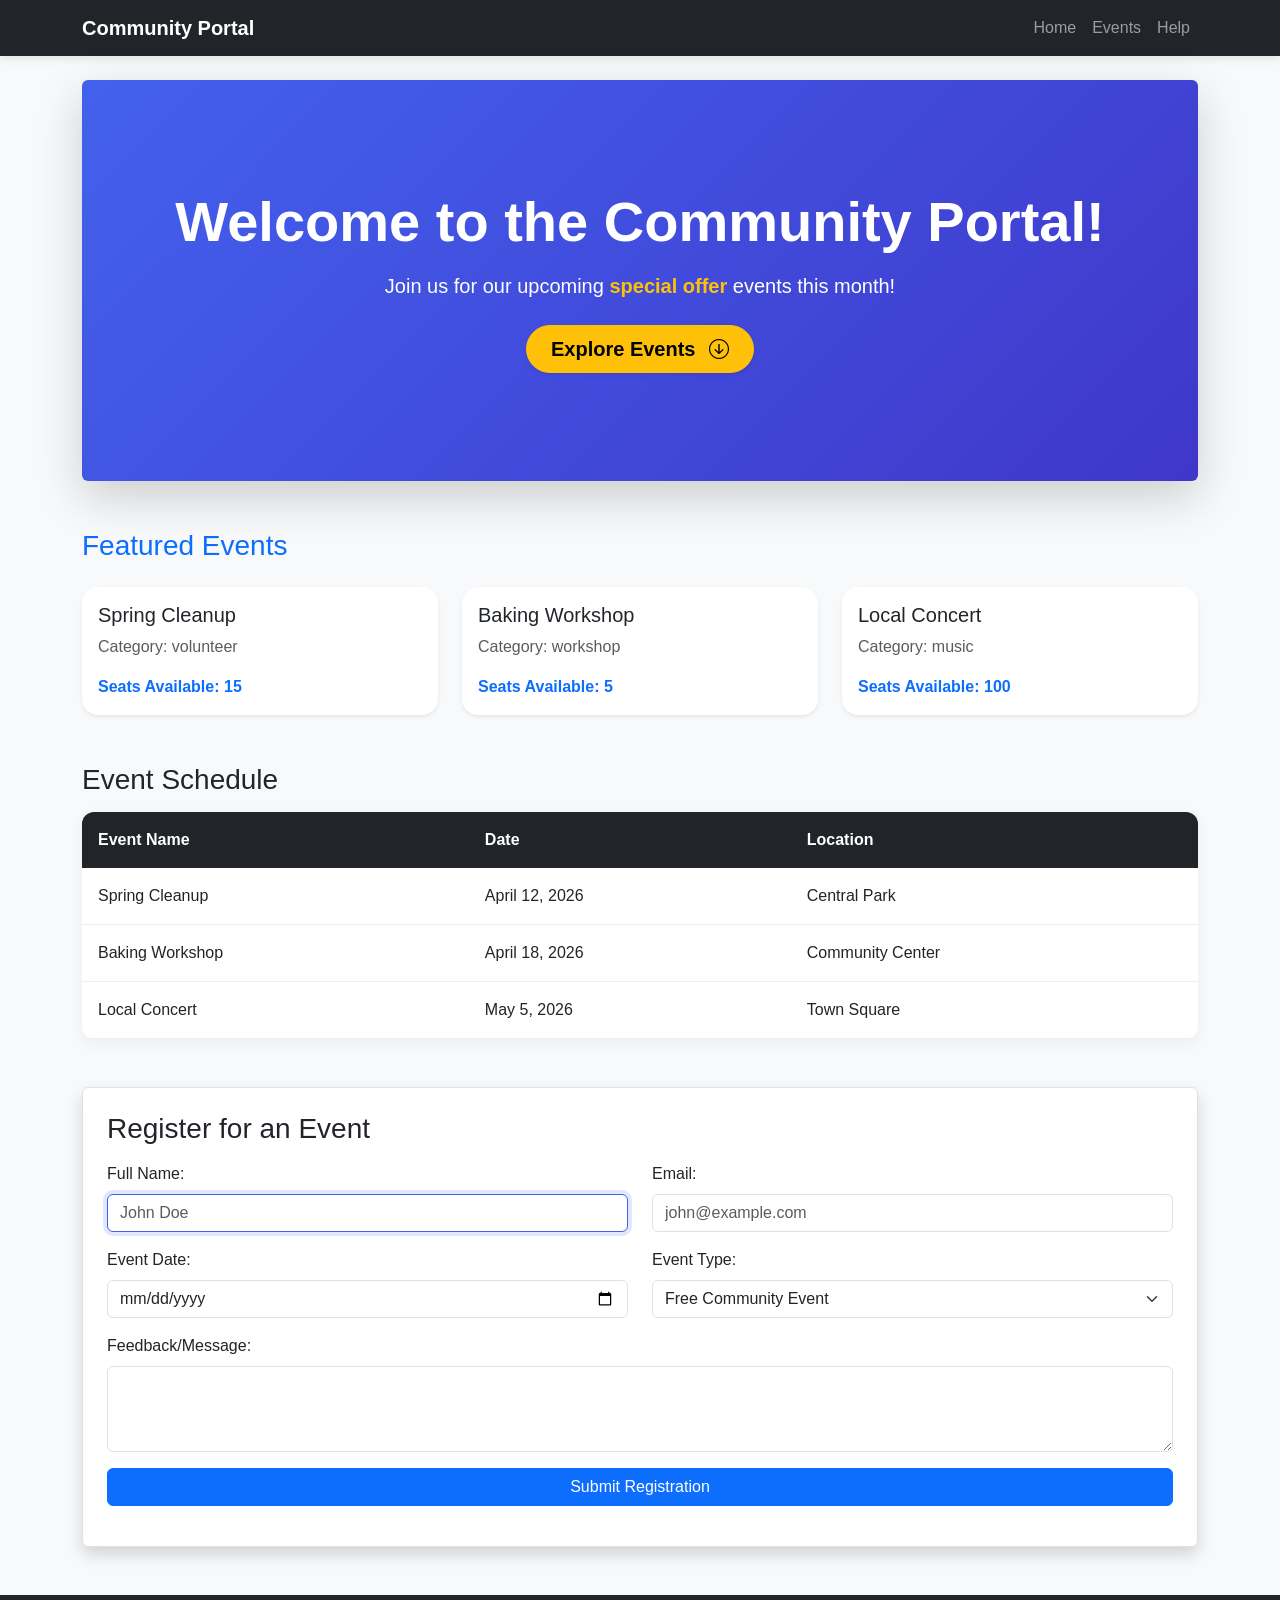
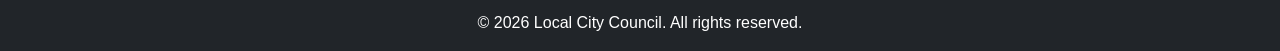
==== Module 1 - HTML CSS JS/index.html @ 83d24494 "m1" ====
<!DOCTYPE html>
<html lang="en">
<head>
    <meta charset="UTF-8">
    <meta name="viewport" content="width=device-width, initial-scale=1.0">
    <title>Local Community Event Portal</title>
    <link href="https://cdn.jsdelivr.net/npm/bootstrap@5.3.0/dist/css/bootstrap.min.css" rel="stylesheet">
    <link rel="stylesheet" href="https://cdn.jsdelivr.net/npm/bootstrap-icons@1.11.1/font/bootstrap-icons.css">
    <link rel="stylesheet" href="styles.css">
    <script src="main.js" defer></script>
</head>
<body class="bg-light">

    <nav class="navbar navbar-expand-lg navbar-dark bg-dark mb-4">
        <div class="container">
            <a class="navbar-brand fw-bold" href="#">Community Portal</a>
            <button class="navbar-toggler" type="button" data-bs-toggle="collapse" data-bs-target="#navbarNav">
                <span class="navbar-toggler-icon"></span>
            </button>
            <div class="collapse navbar-collapse" id="navbarNav">
                <ul class="navbar-nav ms-auto">
                    <li class="nav-item"><a class="nav-link" href="#home">Home</a></li>
                    <li class="nav-item"><a class="nav-link" href="#events">Events</a></li>
                    <li class="nav-item"><a class="nav-link" href="help.html" target="_blank">Help</a></li>
                </ul>
            </div>
        </div>
    </nav>

    <main class="container">
        
        <section id="home" class="mb-5 text-center shadow-lg rounded position-relative overflow-hidden hero-section">
            <div class="py-5 px-4 position-relative z-1 text-white">
                <h2 class="display-4 fw-bolder mb-3">Welcome to the Community Portal!</h2>
                <p class="lead mb-4">Join us for our upcoming <span class="text-warning fw-bold">special offer</span> events this month!</p>
                <a href="#events" class="btn btn-warning btn-lg rounded-pill px-4 shadow-sm fw-bold">
                    Explore Events <i class="bi bi-arrow-down-circle ms-2"></i>
                </a>
            </div>
        </section>

        <section id="events" class="mb-5">
            <h3 class="mb-4 text-primary">Featured Events</h3>
            <div class="row g-4">
                <div class="col-md-4">
                    <div class="card eventCard shadow-sm h-100">
                        <img src="./pictures/springcleanup.jpg" class="card-img-top" alt="Community Cleanup" title="Cleanup 2025" ondblclick="alert('Enlarging image...')">
                        <div class="card-body">
                            <h5 class="card-title">Spring Cleanup</h5>
                            <p class="card-text text-muted">Join us to keep our city beautiful.</p>
                        </div>
                    </div>
                </div>
                <div class="col-md-4">
                    <div class="card eventCard shadow-sm h-100">
                        <img src="event2.jpg" class="card-img-top" alt="Baking Workshop" title="Baking 2025" ondblclick="alert('Enlarging image...')">
                        <div class="card-body">
                            <h5 class="card-title">Baking Workshop</h5>
                            <p class="card-text text-muted">Learn to bake with local pastry chefs.</p>
                        </div>
                    </div>
                </div>
                <div class="col-md-4">
                    <div class="card eventCard shadow-sm h-100">
                        <img src="event3.jpg" class="card-img-top" alt="Local Concert" title="Concert 2025" ondblclick="alert('Enlarging image...')">
                        <div class="card-body">
                            <h5 class="card-title">Local Concert</h5>
                            <p class="card-text text-muted">Live music from hometown bands.</p>
                        </div>
                    </div>
                </div>
            </div>
        </section>

        <section id="schedule" class="mb-5">
            <h3 class="mb-3">Event Schedule</h3>
            <table class="event-table w-100">
                <thead>
                    <tr>
                        <th>Event Name</th>
                        <th>Date</th>
                        <th>Location</th>
                    </tr>
                </thead>
                <tbody>
                    <tr><td>Spring Cleanup</td><td>April 12, 2026</td><td>Central Park</td></tr>
                    <tr><td>Baking Workshop</td><td>April 18, 2026</td><td>Community Center</td></tr>
                    <tr><td>Local Concert</td><td>May 5, 2026</td><td>Town Square</td></tr>
                </tbody>
            </table>
        </section>

        <section id="register" class="mb-5 p-4 bg-white shadow rounded border">
            <h3 class="mb-3">Register for an Event</h3>
            <form id="registrationForm" onsubmit="document.getElementById('confirmation').value = 'Registration Submitted!'; return false;">
                <div class="row">
                    <div class="col-md-6 mb-3">
                        <label for="name" class="form-label">Full Name:</label>
                        <input type="text" class="form-control" id="name" name="name" placeholder="John Doe" required autofocus>
                    </div>
                    <div class="col-md-6 mb-3">
                        <label for="email" class="form-label">Email:</label>
                        <input type="email" class="form-control" id="email" name="email" placeholder="john@example.com" required>
                    </div>
                </div>

                <div class="row">
                    <div class="col-md-6 mb-3">
                        <label for="date" class="form-label">Event Date:</label>
                        <input type="date" class="form-control" id="date" name="date" required>
                    </div>
                    <div class="col-md-6 mb-3">
                        <label for="eventType" class="form-label">Event Type:</label>
                        <select class="form-select" id="eventType" name="eventType">
                            <option value="free">Free Community Event</option>
                            <option value="paid">Paid Workshop ($10)</option>
                            <option value="vip">VIP Access ($25)</option>
                        </select>
                    </div>
                </div>

                <div class="mb-3">
                    <label for="message" class="form-label">Feedback/Message:</label>
                    <textarea class="form-control" id="message" name="message" rows="3"></textarea>
                </div>

                <button type="submit" class="btn btn-primary w-100">Submit Registration</button>
                <output id="confirmation" class="d-block mt-3 text-success fw-bold text-center"></output>
            </form>
        </section>

    </main>

    <footer class="bg-dark text-white text-center py-3 mt-auto">
        <p class="mb-0">&copy; 2026 Local City Council. All rights reserved.</p>
    </footer>

    <script src="https://cdn.jsdelivr.net/npm/bootstrap@5.3.0/dist/js/bootstrap.bundle.min.js"></script>
</body>
</html>
---- Module 1 - HTML CSS JS/styles.css ----
:root {
    --primary: #4361ee;
    --secondary: #3f37c9;
    --dark: #212529;
    --light-bg: #f8f9fa;
}

* {
    margin: 0;
    padding: 0;
    box-sizing: border-box;
}

@import url('https://fonts.googleapis.com/css2?family=Poppins:wght@300;400;600;800&display=swap');

body {
    font-family: 'Poppins', sans-serif;
    background-color: var(--light-bg);
    color: var(--dark);
}


.hero-section {
    background: linear-gradient(135deg, var(--primary), var(--secondary));
    padding: 60px 20px;
    margin-top: 20px;
}


.card-img-top {
    height: 220px;
    object-fit: cover; 
    border-bottom: 1px solid rgba(0,0,0,0.05);
}

.eventCard {
    border: none;
    border-radius: 16px; 
    overflow: hidden;
    transition: transform 0.3s ease, box-shadow 0.3s ease;
    background: white;
    
    box-shadow: 0 4px 15px rgba(0,0,0,0.05); 
    
    animation: fadeInUp 0.6s ease-out forwards; 
}

.eventCard:hover {
    transform: translateY(-8px);
    box-shadow: 0 15px 30px rgba(0,0,0,0.12); 
}


@keyframes fadeInUp {
    from {
        opacity: 0;
        transform: translateY(20px);
    }
    to {
        opacity: 1;
        transform: translateY(0);
    }
}


.event-table {
    border-collapse: collapse;
    background-color: white;
    border-radius: 12px;
    overflow: hidden;
    box-shadow: 0 4px 15px rgba(0,0,0,0.05);
}

.event-table th {
    background-color: var(--dark);
    color: white;
    padding: 16px;
    font-weight: 600;
}

.event-table td {
    padding: 16px;
    border-bottom: 1px solid #eee;
}

.event-table tr:hover {
    background-color: #f1f3f5;
}

input:focus, select:focus, textarea:focus {
    outline: none !important;
    border-color: var(--primary) !important;
    box-shadow: 0 0 0 4px rgba(67, 97, 238, 0.15) !important;
}


.navbar {
    box-shadow: 0 2px 10px rgba(0,0,0,0.1);
}
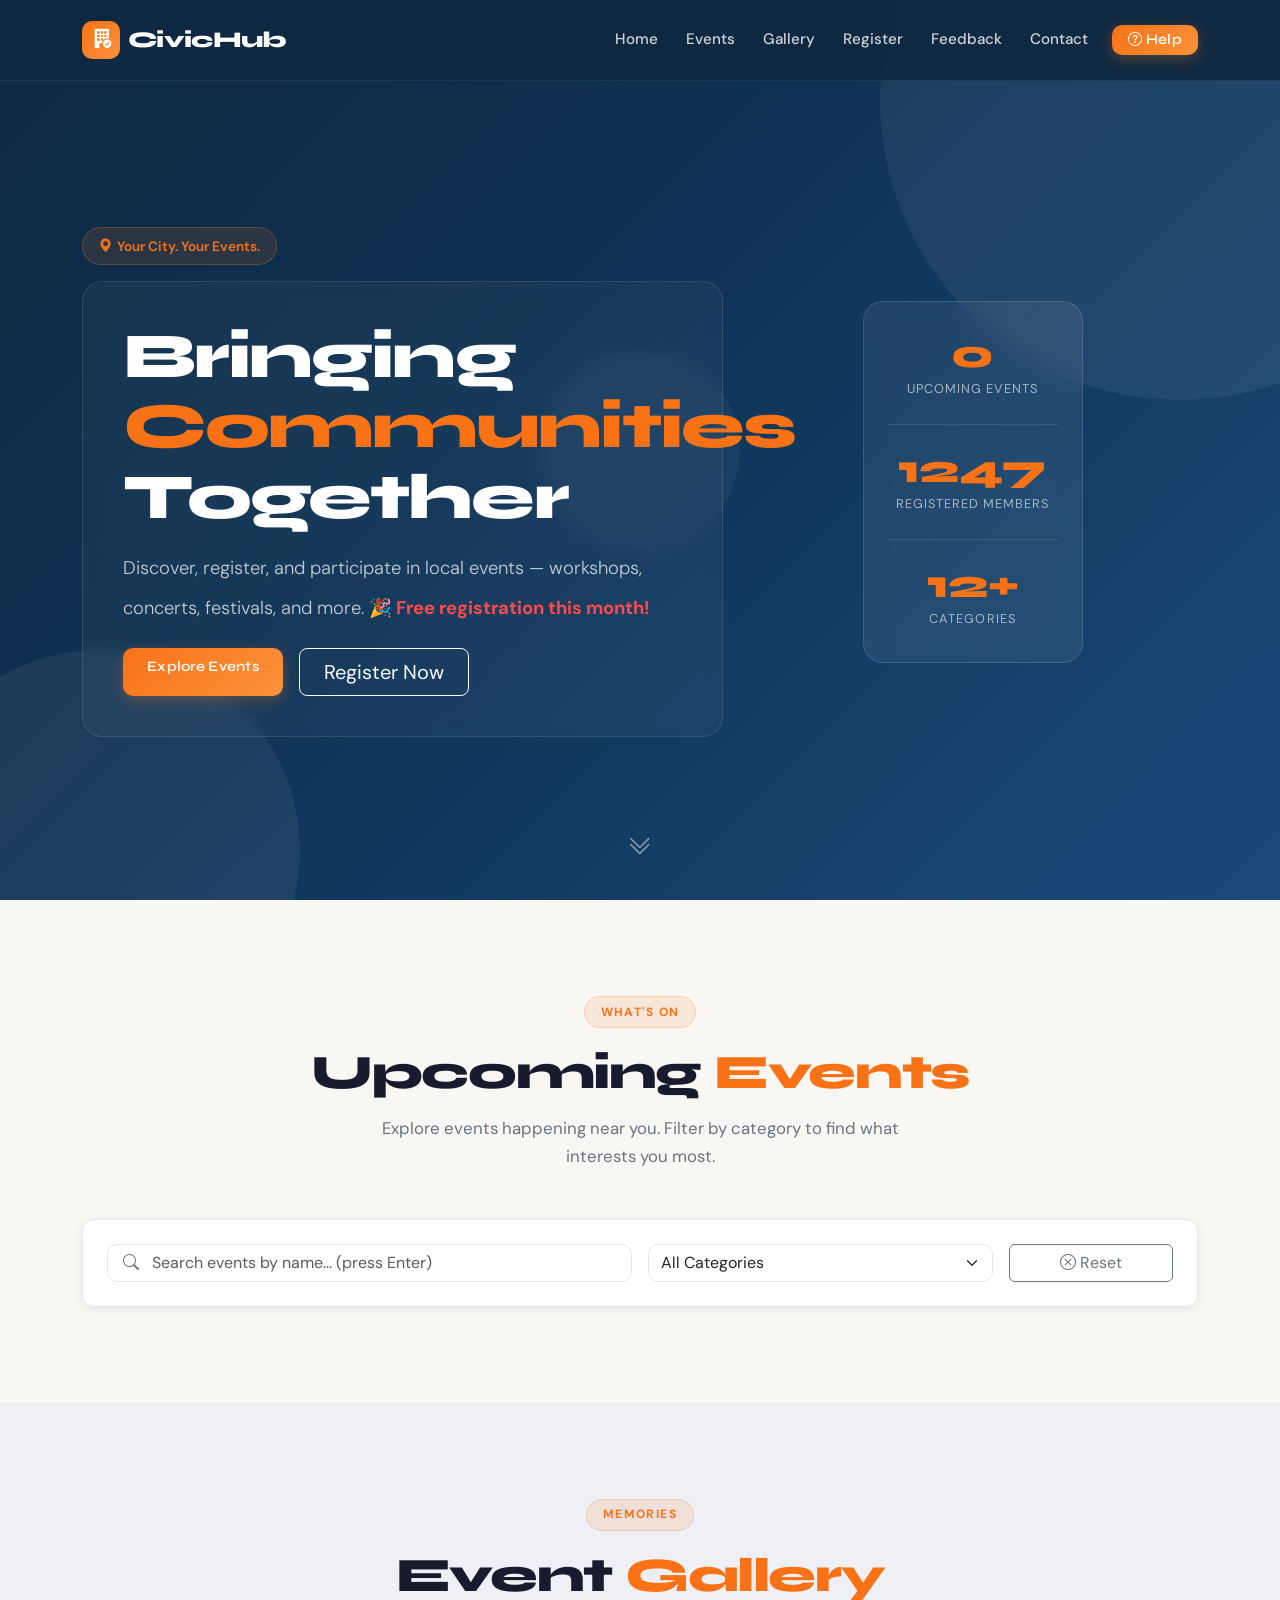
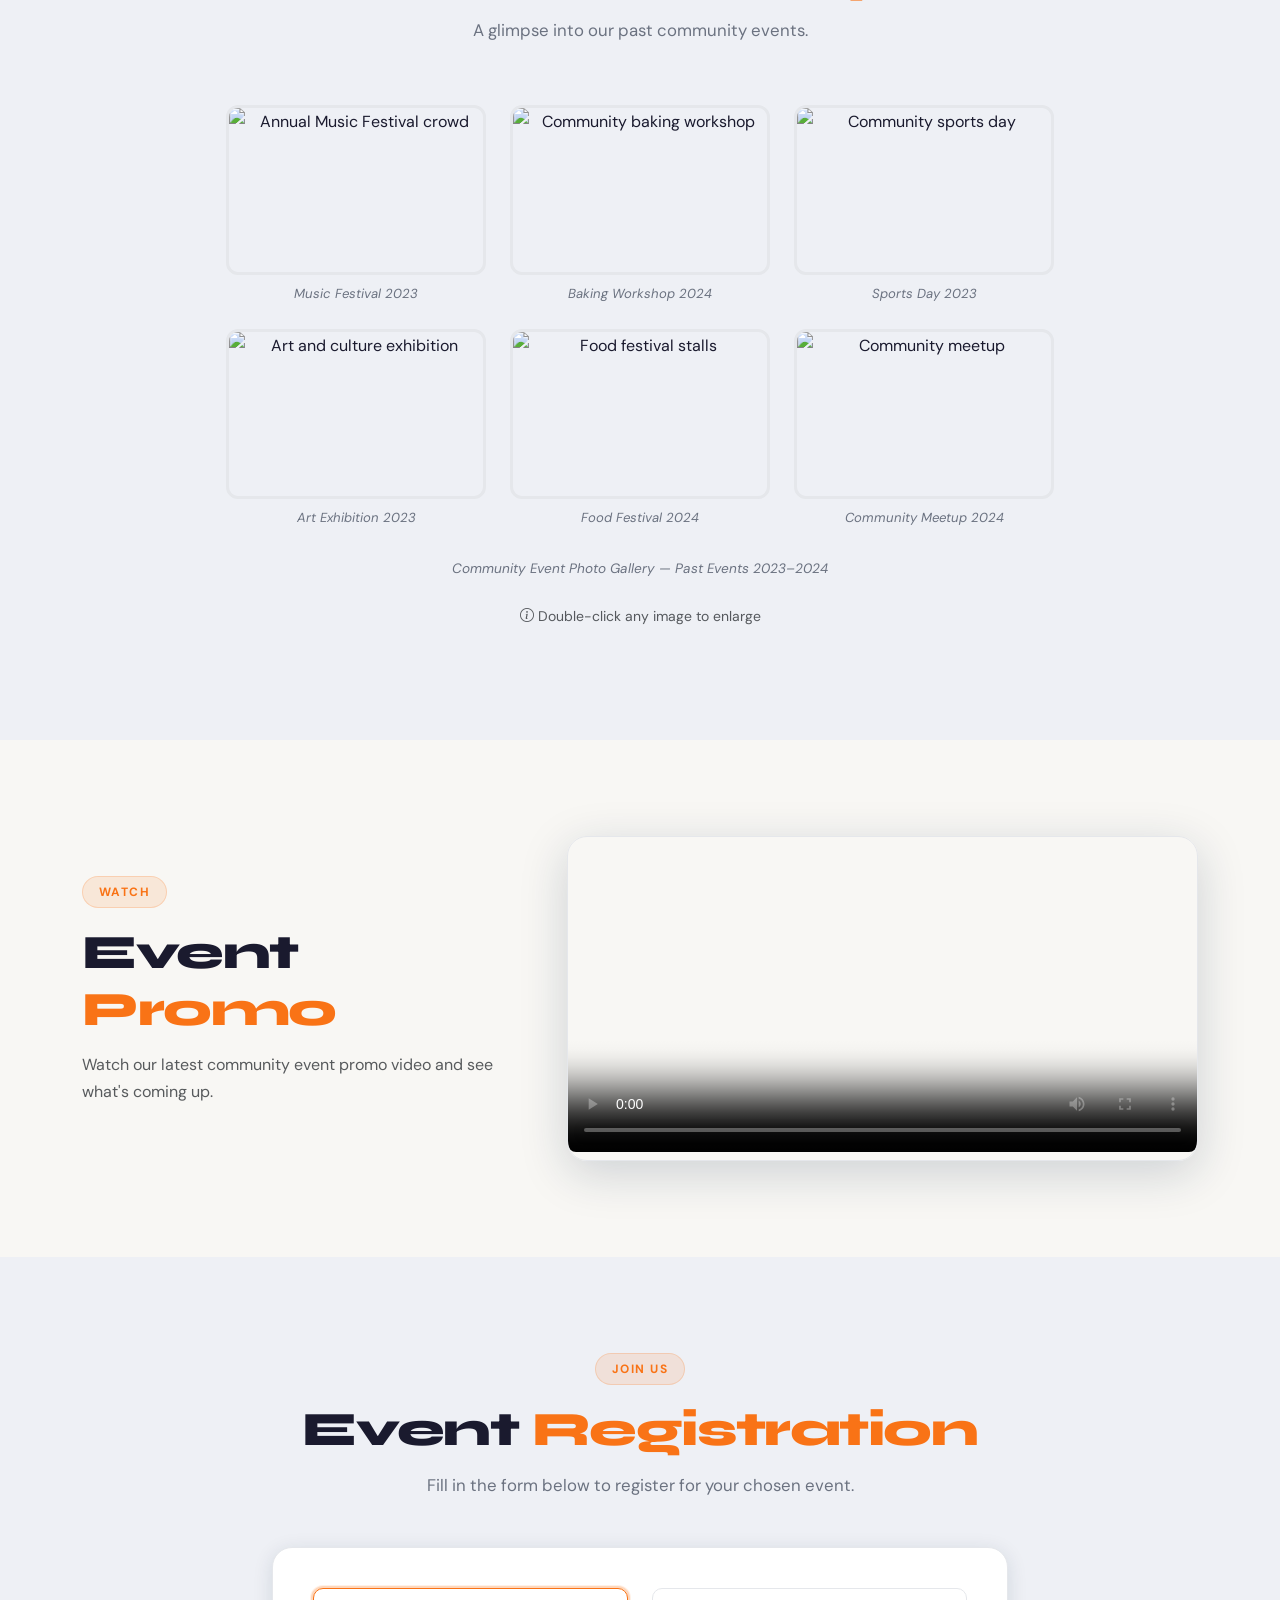
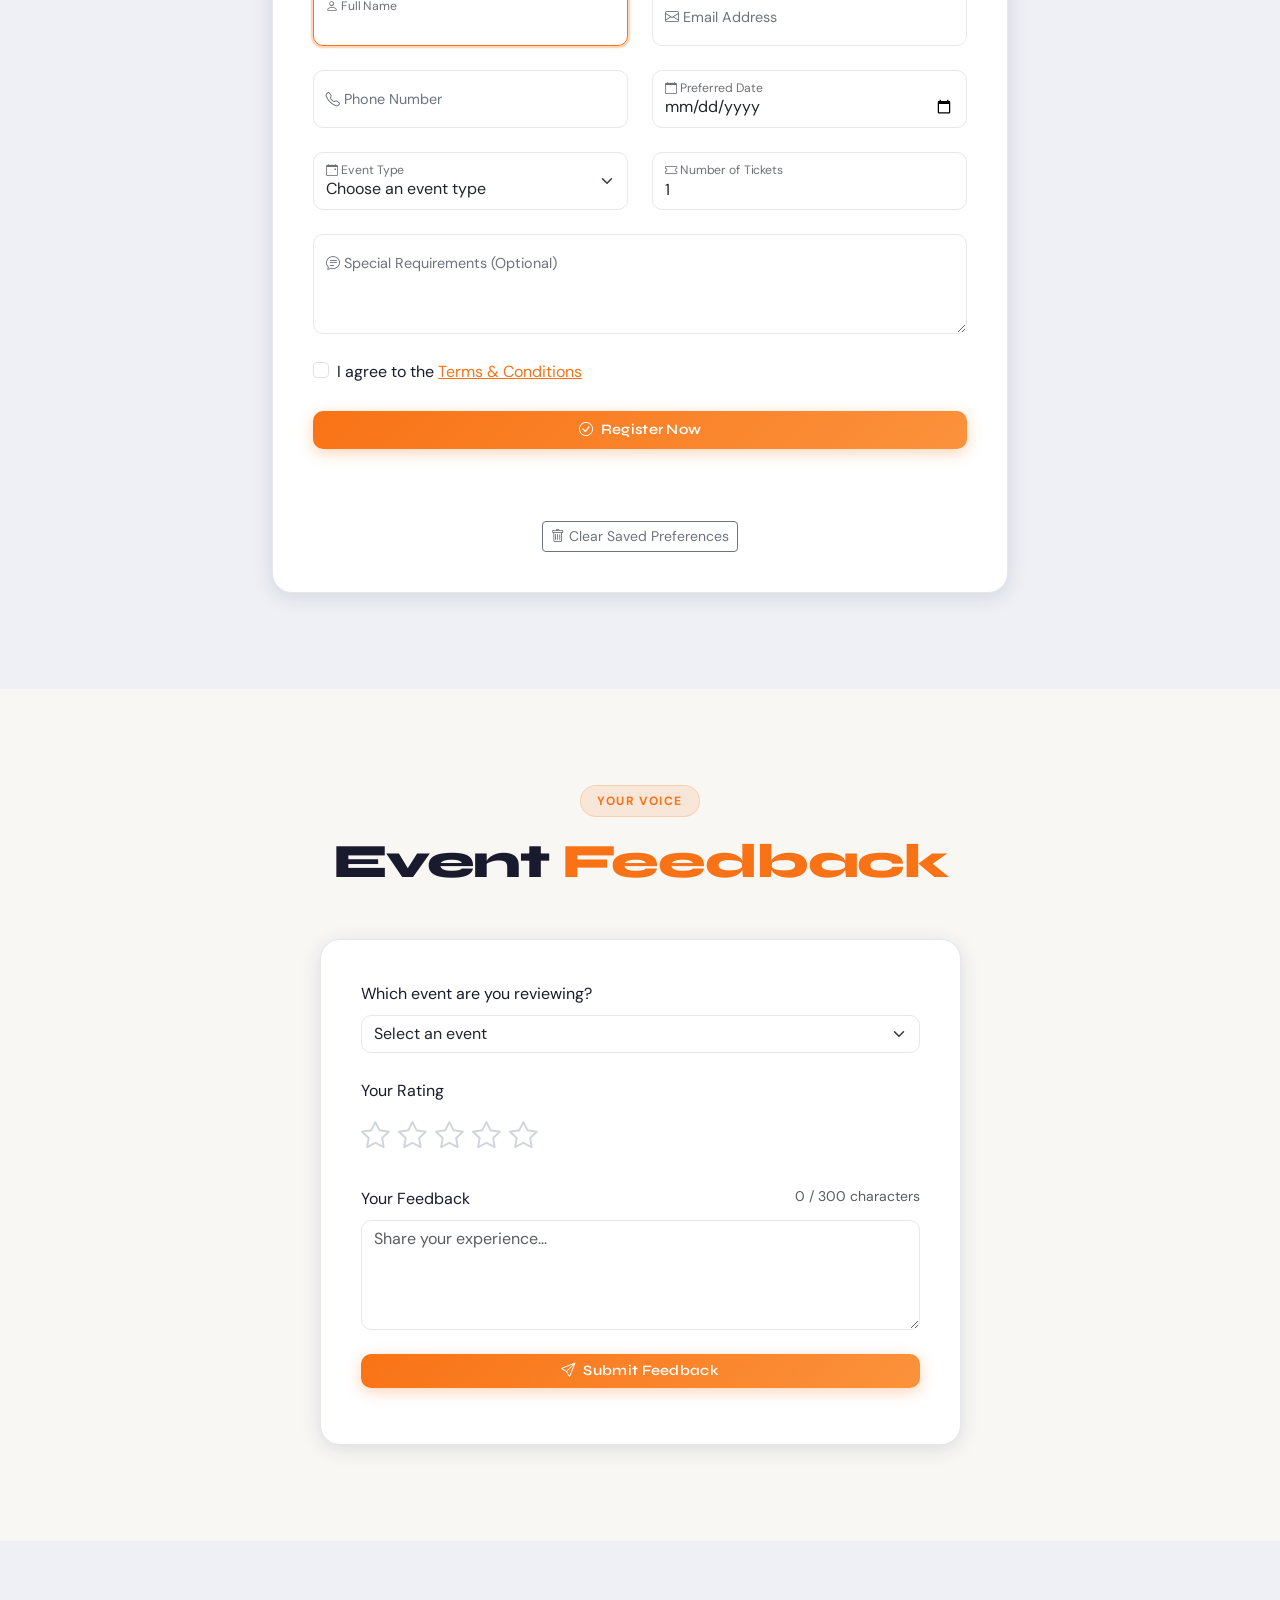
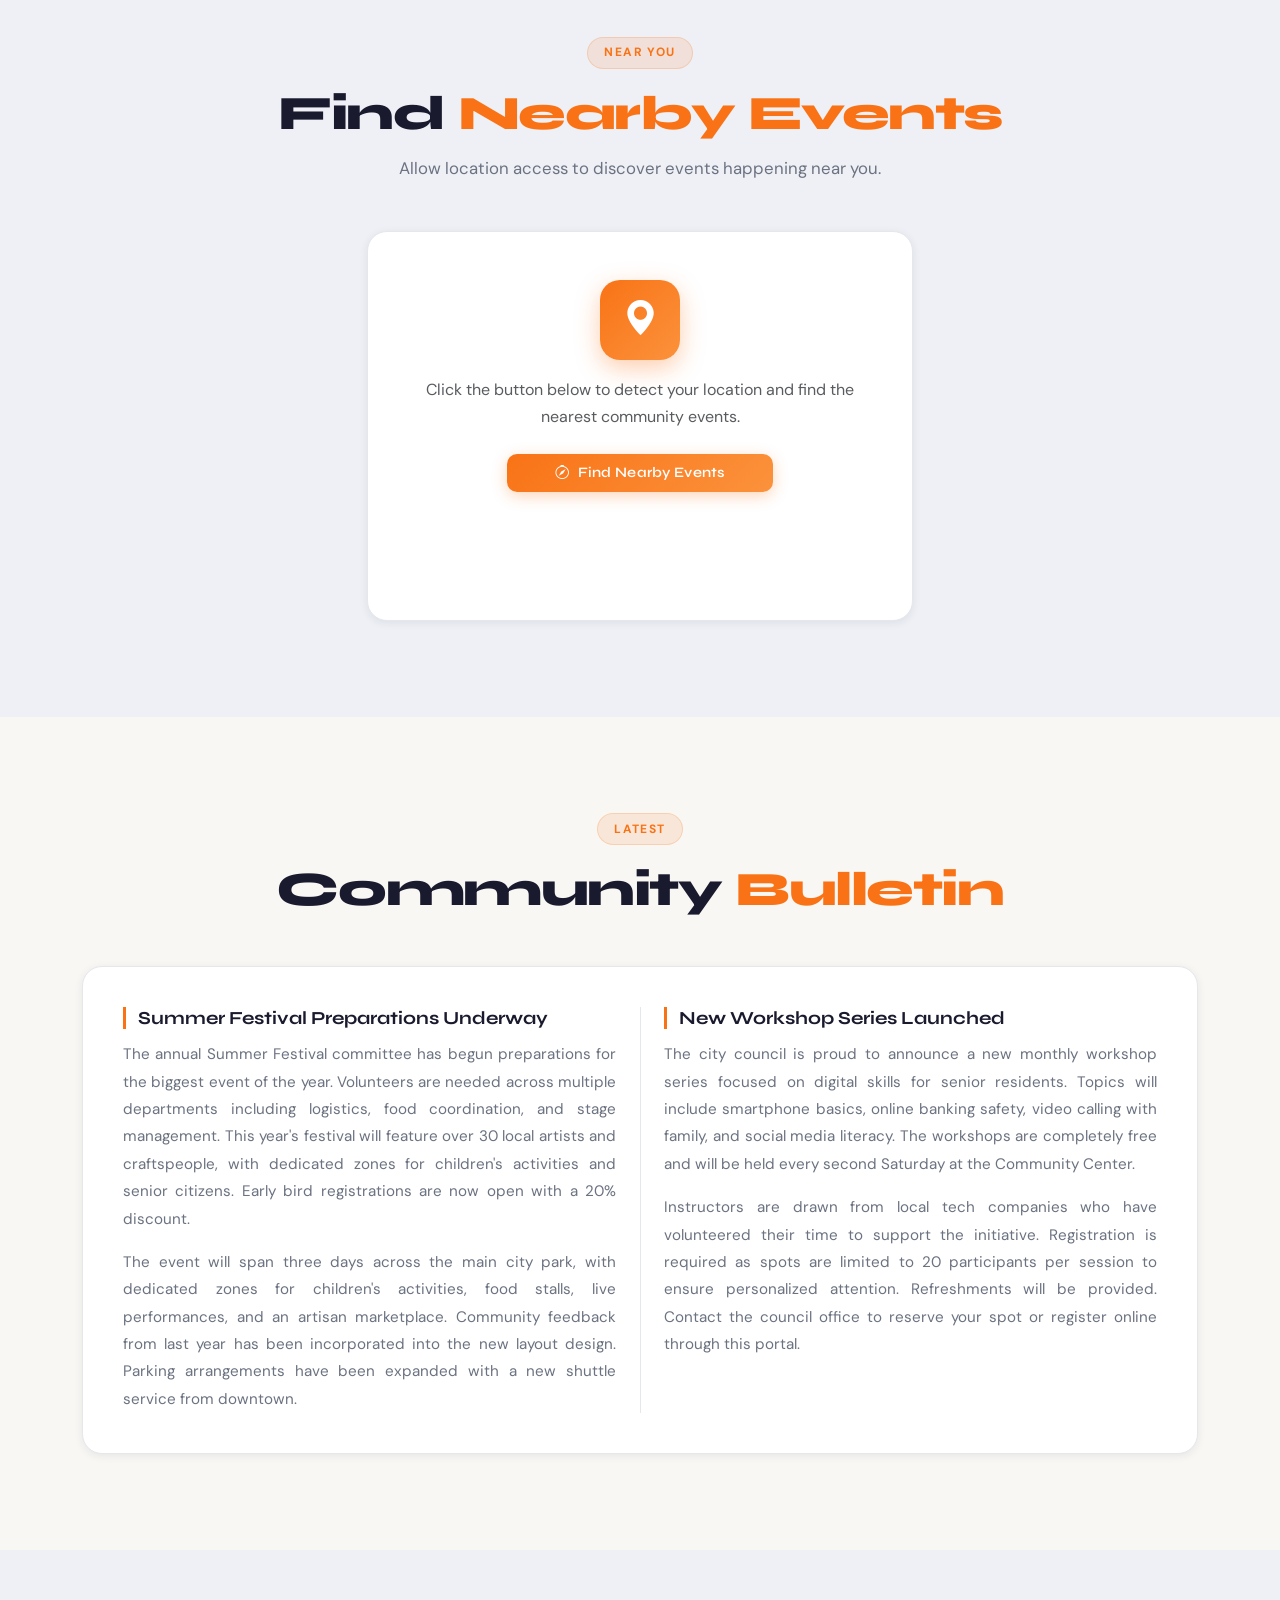
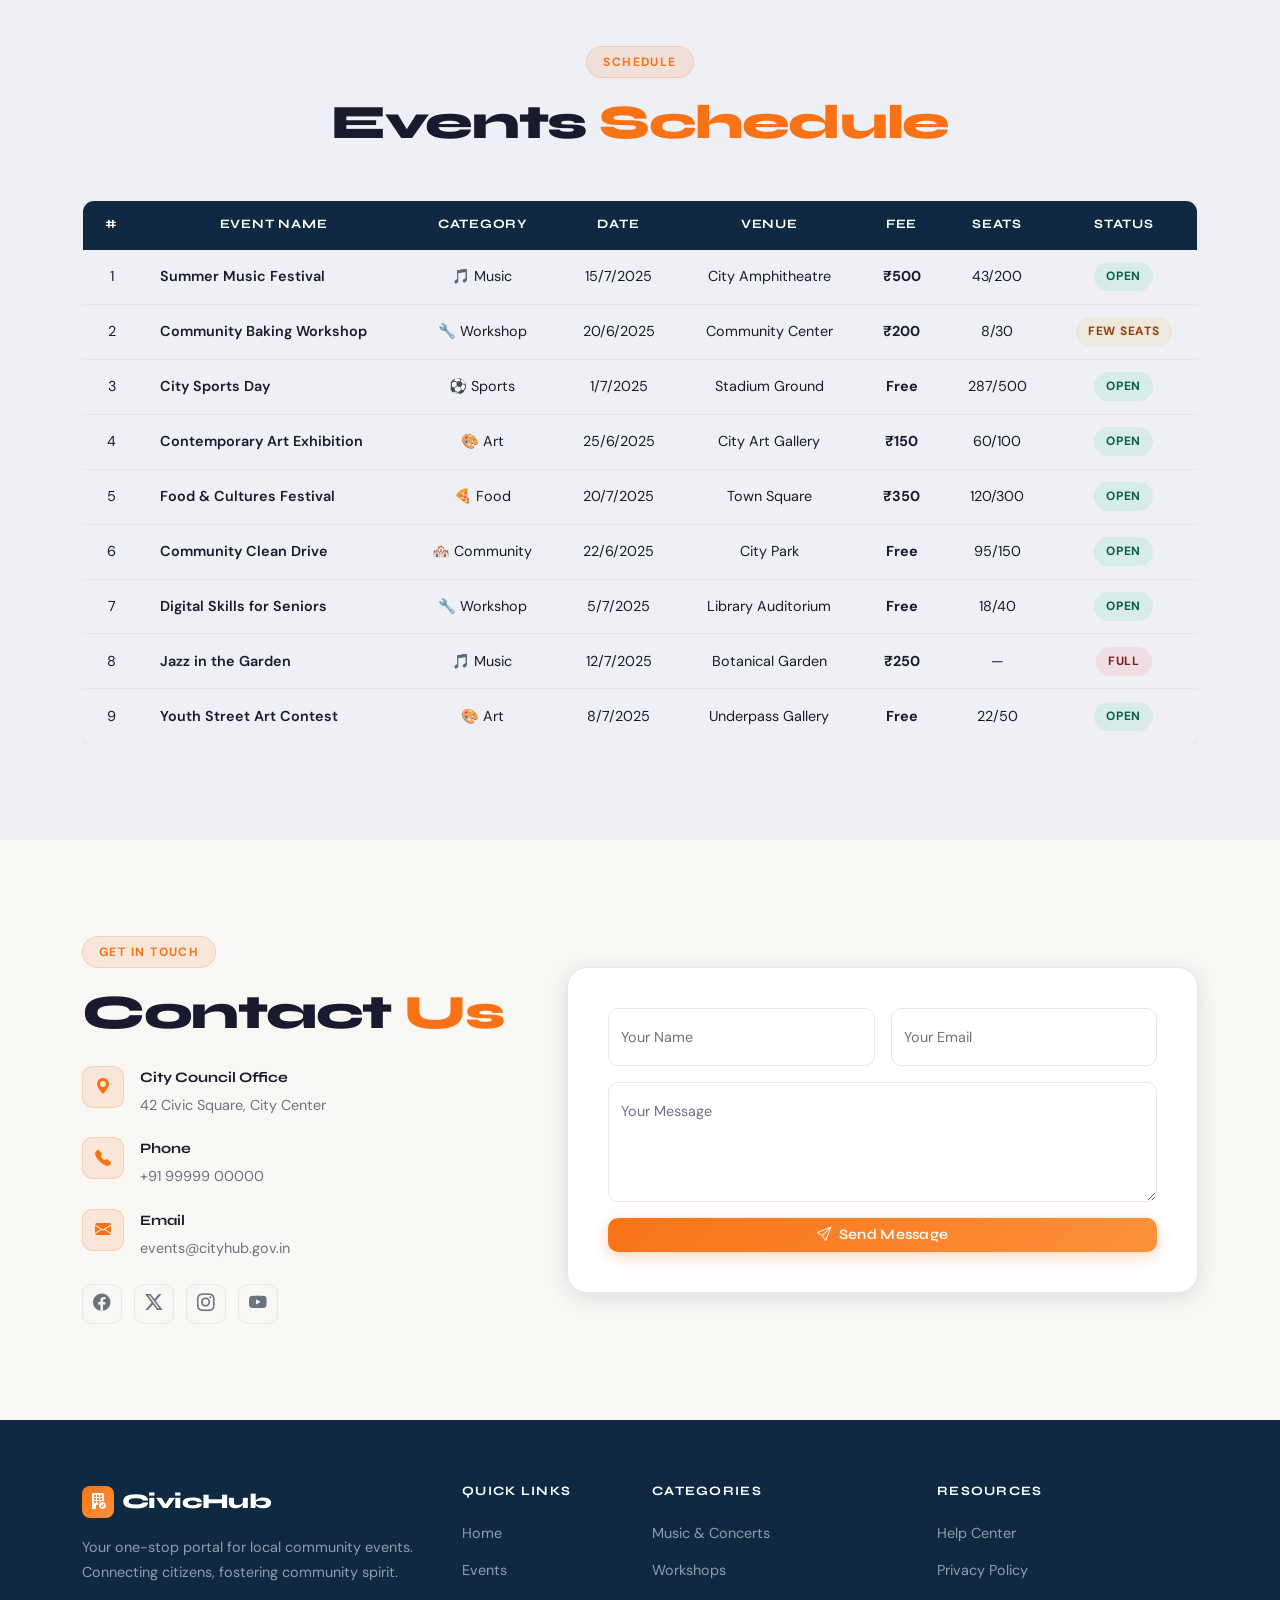
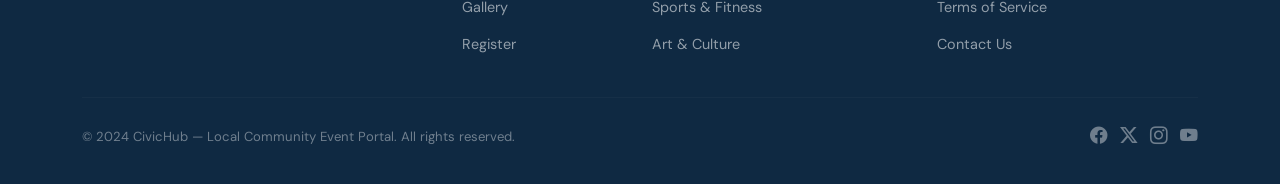
==== commit ecf9cc36: "m3" ====
--- a/Module 1 - HTML CSS JS/index.html
+++ b/Module 1 - HTML CSS JS/index.html
@@ -1,140 +1,723 @@
 <!DOCTYPE html>
+<!-- HTML5 Base Template with semantic structure -->
 <html lang="en">
 <head>
+    <!-- Meta and Bootstrap -->
     <meta charset="UTF-8">
     <meta name="viewport" content="width=device-width, initial-scale=1.0">
-    <title>Local Community Event Portal</title>
+    <meta name="description" content="Local Community Event Portal - Register, explore and enjoy community events">
+    <title>CivicHub — Community Event Portal</title>
+
+    <!-- External Google Font (CSS Topic 5) -->
+    <link href="https://fonts.googleapis.com/css2?family=Syne:wght@400;600;700;800&family=DM+Sans:ital,wght@0,300;0,400;0,500;1,300&display=swap" rel="stylesheet">
+
+    <!-- Bootstrap 5 CDN (Bootstrap Topic 1) -->
     <link href="https://cdn.jsdelivr.net/npm/bootstrap@5.3.0/dist/css/bootstrap.min.css" rel="stylesheet">
-    <link rel="stylesheet" href="https://cdn.jsdelivr.net/npm/bootstrap-icons@1.11.1/font/bootstrap-icons.css">
+
+    <!-- Bootstrap Icons (Bootstrap Topic 17) -->
+    <link href="https://cdn.jsdelivr.net/npm/bootstrap-icons@1.11.0/font/bootstrap-icons.css" rel="stylesheet">
+
+    <!-- External Stylesheet (CSS Topic 1) -->
     <link rel="stylesheet" href="styles.css">
-    <script src="main.js" defer></script>
+
+    <!-- jQuery (JS Topic 14) -->
+    <script src="https://code.jquery.com/jquery-3.7.0.min.js"></script>
 </head>
-<body class="bg-light">
-
-    <nav class="navbar navbar-expand-lg navbar-dark bg-dark mb-4">
+<body>
+    <!-- ==================== Navigation ==================== -->
+    <!-- Responsive Navbar (Bootstrap Topic 10) -->
+    <nav class="navbar navbar-expand-lg fixed-top" id="mainNav">
         <div class="container">
-            <a class="navbar-brand fw-bold" href="#">Community Portal</a>
+            <a class="navbar-brand d-flex align-items-center gap-2" href="#home">
+                <span class="brand-icon"><i class="bi bi-building-fill-check"></i></span>
+                <span class="brand-name">CivicHub</span>
+            </a>
             <button class="navbar-toggler" type="button" data-bs-toggle="collapse" data-bs-target="#navbarNav">
-                <span class="navbar-toggler-icon"></span>
+                <i class="bi bi-list fs-4"></i>
             </button>
             <div class="collapse navbar-collapse" id="navbarNav">
-                <ul class="navbar-nav ms-auto">
+                <ul class="navbar-nav ms-auto align-items-lg-center gap-lg-1">
                     <li class="nav-item"><a class="nav-link" href="#home">Home</a></li>
                     <li class="nav-item"><a class="nav-link" href="#events">Events</a></li>
-                    <li class="nav-item"><a class="nav-link" href="help.html" target="_blank">Help</a></li>
+                    <li class="nav-item"><a class="nav-link" href="#gallery">Gallery</a></li>
+                    <li class="nav-item"><a class="nav-link" href="#register">Register</a></li>
+                    <li class="nav-item"><a class="nav-link" href="#feedback">Feedback</a></li>
+                    <li class="nav-item"><a class="nav-link" href="#contact">Contact</a></li>
+                    <li class="nav-item ms-lg-2">
+                        <a class="btn btn-accent btn-sm px-3" href="help.html" target="_blank">
+                            <i class="bi bi-question-circle me-1"></i>Help
+                        </a>
+                    </li>
                 </ul>
             </div>
         </div>
     </nav>
 
-    <main class="container">
-        
-        <section id="home" class="mb-5 text-center shadow-lg rounded position-relative overflow-hidden hero-section">
-            <div class="py-5 px-4 position-relative z-1 text-white">
-                <h2 class="display-4 fw-bolder mb-3">Welcome to the Community Portal!</h2>
-                <p class="lead mb-4">Join us for our upcoming <span class="text-warning fw-bold">special offer</span> events this month!</p>
-                <a href="#events" class="btn btn-warning btn-lg rounded-pill px-4 shadow-sm fw-bold">
-                    Explore Events <i class="bi bi-arrow-down-circle ms-2"></i>
-                </a>
-            </div>
-        </section>
-
-        <section id="events" class="mb-5">
-            <h3 class="mb-4 text-primary">Featured Events</h3>
+    <!-- ==================== Main Content ==================== -->
+    <main>
+        <!-- Hero / Home Section -->
+        <section id="home" class="hero-section">
+            <div class="hero-bg-shapes">
+                <div class="shape shape-1"></div>
+                <div class="shape shape-2"></div>
+                <div class="shape shape-3"></div>
+            </div>
+            <div class="container h-100">
+                <div class="row h-100 align-items-center">
+                    <div class="col-lg-7">
+                        <span class="badge-pill mb-3">
+                            <i class="bi bi-geo-alt-fill me-1"></i> Your City. Your Events.
+                        </span>
+                        <!-- Welcome Banner (HTML Topic 3 — inline style for red heading) -->
+                        <!-- id="welcomeBanner" with blue background via CSS -->
+                        <div id="welcomeBanner">
+                            <h1 class="hero-title">Bringing <span class="text-accent">Communities</span> Together</h1>
+                            <p class="hero-subtitle">
+                                Discover, register, and participate in local events — workshops, concerts, festivals, and more. 
+                                <span class="special-offer" style="color: #ff4a4a; font-weight: 700;">🎉 Free registration this month!</span>
+                            </p>
+                            <div class="d-flex gap-3 flex-wrap mt-4">
+                                <a href="#events" class="btn btn-accent btn-lg px-4">Explore Events</a>
+                                <a href="#register" class="btn btn-outline-light btn-lg px-4">Register Now</a>
+                            </div>
+                        </div>
+                    </div>
+                    <div class="col-lg-5 d-none d-lg-flex justify-content-center">
+                        <div class="hero-stats-card">
+                            <div class="stat-item">
+                                <span class="stat-number" id="eventCount">0</span>
+                                <span class="stat-label">Upcoming Events</span>
+                            </div>
+                            <div class="stat-divider"></div>
+                            <div class="stat-item">
+                                <span class="stat-number" id="memberCount">0</span>
+                                <span class="stat-label">Registered Members</span>
+                            </div>
+                            <div class="stat-divider"></div>
+                            <div class="stat-item">
+                                <span class="stat-number">12+</span>
+                                <span class="stat-label">Categories</span>
+                            </div>
+                        </div>
+                    </div>
+                </div>
+            </div>
+            <!-- Scroll indicator -->
+            <a href="#events" class="scroll-indicator">
+                <i class="bi bi-chevron-double-down"></i>
+            </a>
+        </section>
+
+        <!-- ==================== Events Section ==================== -->
+        <section id="events" class="section-padding">
+            <div class="container">
+                <!-- Section Header -->
+                <div class="section-header text-center mb-5">
+                    <span class="section-label">What's On</span>
+                    <h2 class="section-title">Upcoming <span class="text-accent">Events</span></h2>
+                    <p class="section-desc">Explore events happening near you. Filter by category to find what interests you most.</p>
+                </div>
+
+                <!-- Filter Bar -->
+                <div class="filter-bar mb-4">
+                    <div class="row g-3 align-items-center">
+                        <div class="col-md-6">
+                            <!-- Keydown search (JS Topic 8) -->
+                            <div class="search-input-wrap">
+                                <i class="bi bi-search"></i>
+                                <input type="text" id="searchInput" class="form-control" placeholder="Search events by name... (press Enter)" 
+                                       onkeydown="handleSearchKeydown(event)">
+                            </div>
+                        </div>
+                        <div class="col-md-4">
+                            <!-- onchange filter (JS Topic 8) -->
+                            <select id="categoryFilter" class="form-select" onchange="filterEventsByCategory(this.value)">
+                                <option value="all">All Categories</option>
+                                <option value="music">🎵 Music</option>
+                                <option value="workshop">🔧 Workshop</option>
+                                <option value="sports">⚽ Sports</option>
+                                <option value="art">🎨 Art & Culture</option>
+                                <option value="food">🍕 Food & Drink</option>
+                                <option value="community">🏘️ Community</option>
+                            </select>
+                        </div>
+                        <div class="col-md-2">
+                            <button class="btn btn-outline-secondary w-100" onclick="resetFilters()">
+                                <i class="bi bi-x-circle me-1"></i>Reset
+                            </button>
+                        </div>
+                    </div>
+                </div>
+
+                <!-- Events Grid — dynamically populated by JS (JS Topic 7) -->
+                <div class="row g-4" id="eventsGrid">
+                    <!-- Cards generated by JavaScript -->
+                </div>
+
+                <!-- Empty State -->
+                <div id="emptyState" class="text-center py-5 d-none">
+                    <i class="bi bi-calendar-x fs-1 text-muted"></i>
+                    <p class="mt-3 text-muted">No events found. Try a different search or category.</p>
+                </div>
+
+                <!-- Event fee display area (onchange JS Topic 6) -->
+                <div id="feeDisplay" class="fee-banner mt-4 d-none">
+                    <i class="bi bi-tag-fill me-2"></i>
+                    Selected Event Fee: <strong id="feeAmount"></strong>
+                </div>
+            </div>
+        </section>
+
+        <!-- ==================== Image Gallery Section ==================== -->
+        <!-- HTML Topic 4: Table layout with images -->
+        <section id="gallery" class="section-padding bg-subtle">
+            <div class="container">
+                <div class="section-header text-center mb-5">
+                    <span class="section-label">Memories</span>
+                    <h2 class="section-title">Event <span class="text-accent">Gallery</span></h2>
+                    <p class="section-desc">A glimpse into our past community events.</p>
+                </div>
+
+                <!-- Table-based gallery (HTML Topic 4) -->
+                <div class="table-responsive">
+                    <table class="gallery-table mx-auto">
+                        <caption>Community Event Photo Gallery — Past Events 2023–2024</caption>
+                        <tr>
+                            <td>
+                                <!-- ondblclick to enlarge (JS Topic 6) -->
+                                <figure>
+                                    <img src="https://images.unsplash.com/photo-1540575467063-178a50c2df87?w=280&h=180&fit=crop" 
+                                         alt="Annual Music Festival crowd" title="Annual Music Festival 2023" 
+                                         class="gallery-img" ondblclick="enlargeImage(this)">
+                                    <figcaption>Music Festival 2023</figcaption>
+                                </figure>
+                            </td>
+                            <td>
+                                <figure>
+                                    <img src="https://images.unsplash.com/photo-1517457373958-b7bdd4587205?w=280&h=180&fit=crop" 
+                                         alt="Community baking workshop" title="Baking Workshop — Spring 2024" 
+                                         class="gallery-img" ondblclick="enlargeImage(this)">
+                                    <figcaption>Baking Workshop 2024</figcaption>
+                                </figure>
+                            </td>
+                            <td>
+                                <figure>
+                                    <img src="https://images.unsplash.com/photo-1571019613454-1cb2f99b2d8b?w=280&h=180&fit=crop" 
+                                         alt="Community sports day" title="Sports Day Summer 2023" 
+                                         class="gallery-img" ondblclick="enlargeImage(this)">
+                                    <figcaption>Sports Day 2023</figcaption>
+                                </figure>
+                            </td>
+                        </tr>
+                        <tr>
+                            <td>
+                                <figure>
+                                    <img src="https://images.unsplash.com/photo-1558618666-fcd25c85cd64?w=280&h=180&fit=crop" 
+                                         alt="Art and culture exhibition" title="Art Exhibition — Winter 2023" 
+                                         class="gallery-img" ondblclick="enlargeImage(this)">
+                                    <figcaption>Art Exhibition 2023</figcaption>
+                                </figure>
+                            </td>
+                            <td>
+                                <figure>
+                                    <img src="https://images.unsplash.com/photo-1555244162-803834f70033?w=280&h=180&fit=crop" 
+                                         alt="Food festival stalls" title="Food & Drink Festival 2024" 
+                                         class="gallery-img" ondblclick="enlargeImage(this)">
+                                    <figcaption>Food Festival 2024</figcaption>
+                                </figure>
+                            </td>
+                            <td>
+                                <figure>
+                                    <img src="https://images.unsplash.com/photo-1529156069898-49953e39b3ac?w=280&h=180&fit=crop" 
+                                         alt="Community meetup" title="Community Meetup — Spring 2024" 
+                                         class="gallery-img" ondblclick="enlargeImage(this)">
+                                    <figcaption>Community Meetup 2024</figcaption>
+                                </figure>
+                            </td>
+                        </tr>
+                    </table>
+                </div>
+                <p class="text-center text-muted mt-3 small"><i class="bi bi-info-circle me-1"></i>Double-click any image to enlarge</p>
+            </div>
+        </section>
+
+        <!-- ==================== Video Section ==================== -->
+        <!-- HTML Topic 7: Video element with media events -->
+        <section id="video" class="section-padding">
+            <div class="container">
+                <div class="row align-items-center g-5">
+                    <div class="col-lg-5">
+                        <span class="section-label">Watch</span>
+                        <h2 class="section-title">Event <span class="text-accent">Promo</span></h2>
+                        <p class="text-muted">Watch our latest community event promo video and see what's coming up.</p>
+                        <div id="videoStatus" class="video-status-badge d-none">
+                            <i class="bi bi-play-circle-fill me-2"></i>Video ready to play!
+                        </div>
+                    </div>
+                    <div class="col-lg-7">
+                        <div class="video-wrapper">
+                            <!-- HTML Topic 7: video element with oncanplay -->
+                            <video id="promoVideo" controls class="w-100 rounded-3"
+                                   oncanplay="videoReady()"
+                                   poster="https://images.unsplash.com/photo-1492684223066-81342ee5ff30?w=640&h=360&fit=crop">
+                                <source src="https://www.w3schools.com/html/mov_bbb.mp4" type="video/mp4">
+                                Your browser does not support the video tag.
+                            </video>
+                        </div>
+                    </div>
+                </div>
+            </div>
+        </section>
+
+        <!-- ==================== Registration Form Section ==================== -->
+        <!-- HTML Topic 5: Event Registration Form -->
+        <section id="register" class="section-padding bg-subtle">
+            <div class="container">
+                <div class="section-header text-center mb-5">
+                    <span class="section-label">Join Us</span>
+                    <h2 class="section-title">Event <span class="text-accent">Registration</span></h2>
+                    <p class="section-desc">Fill in the form below to register for your chosen event.</p>
+                </div>
+
+                <div class="row justify-content-center">
+                    <div class="col-lg-8">
+                        <div class="form-card">
+                            <!-- Bootstrap form-floating (Bootstrap Topic 8) -->
+                            <form id="registrationForm" novalidate>
+                                <div class="row g-4">
+                                    <!-- Name field with autofocus -->
+                                    <div class="col-md-6">
+                                        <div class="form-floating">
+                                            <input type="text" class="form-control" id="regName" 
+                                                   placeholder="Full Name" required autofocus
+                                                   name="name">
+                                            <label for="regName"><i class="bi bi-person me-1"></i>Full Name</label>
+                                            <div class="invalid-feedback">Please enter your full name.</div>
+                                        </div>
+                                    </div>
+                                    <!-- Email field -->
+                                    <div class="col-md-6">
+                                        <div class="form-floating">
+                                            <input type="email" class="form-control" id="regEmail" 
+                                                   placeholder="Email Address" required name="email">
+                                            <label for="regEmail"><i class="bi bi-envelope me-1"></i>Email Address</label>
+                                            <div class="invalid-feedback">Please enter a valid email.</div>
+                                        </div>
+                                    </div>
+                                    <!-- Phone field (onblur validation - HTML Topic 6) -->
+                                    <div class="col-md-6">
+                                        <div class="form-floating">
+                                            <input type="tel" class="form-control" id="regPhone" 
+                                                   placeholder="Phone Number" 
+                                                   onblur="validatePhone(this)"
+                                                   name="phone">
+                                            <label for="regPhone"><i class="bi bi-telephone me-1"></i>Phone Number</label>
+                                            <div class="invalid-feedback" id="phoneError">Enter a valid 10-digit number.</div>
+                                        </div>
+                                    </div>
+                                    <!-- Date field -->
+                                    <div class="col-md-6">
+                                        <div class="form-floating">
+                                            <input type="date" class="form-control" id="regDate" 
+                                                   required name="date">
+                                            <label for="regDate"><i class="bi bi-calendar me-1"></i>Preferred Date</label>
+                                            <div class="invalid-feedback">Please select a date.</div>
+                                        </div>
+                                    </div>
+                                    <!-- Event Type Select (localStorage - HTML Topic 8) -->
+                                    <div class="col-md-6">
+                                        <div class="form-floating">
+                                            <select class="form-select" id="eventType" required name="eventType"
+                                                    onchange="saveEventPreference(this.value); showEventFee(this.value)">
+                                                <option value="">Choose an event type</option>
+                                                <option value="music">🎵 Music & Concerts</option>
+                                                <option value="workshop">🔧 Workshop</option>
+                                                <option value="sports">⚽ Sports & Fitness</option>
+                                                <option value="art">🎨 Art & Culture</option>
+                                                <option value="food">🍕 Food & Drink</option>
+                                                <option value="community">🏘️ Community Meetup</option>
+                                            </select>
+                                            <label for="eventType"><i class="bi bi-calendar-event me-1"></i>Event Type</label>
+                                            <div class="invalid-feedback">Please select an event type.</div>
+                                        </div>
+                                    </div>
+                                    <!-- Number of Tickets -->
+                                    <div class="col-md-6">
+                                        <div class="form-floating">
+                                            <input type="number" class="form-control" id="regTickets" 
+                                                   placeholder="Tickets" min="1" max="10" value="1" 
+                                                   required name="tickets">
+                                            <label for="regTickets"><i class="bi bi-ticket me-1"></i>Number of Tickets</label>
+                                        </div>
+                                    </div>
+                                    <!-- Textarea message -->
+                                    <div class="col-12">
+                                        <div class="form-floating">
+                                            <textarea class="form-control" id="regMessage" 
+                                                      placeholder="Special Requirements" 
+                                                      style="height: 100px" name="message"></textarea>
+                                            <label for="regMessage"><i class="bi bi-chat-text me-1"></i>Special Requirements (Optional)</label>
+                                        </div>
+                                    </div>
+                                    <!-- Fee display -->
+                                    <div class="col-12" id="regFeeDisplay" style="display:none">
+                                        <div class="fee-info-box">
+                                            <i class="bi bi-info-circle me-2"></i>
+                                            Event Fee: <strong id="regFeeText"></strong>
+                                        </div>
+                                    </div>
+                                    <!-- Terms checkbox (Bootstrap Topic 8) -->
+                                    <div class="col-12">
+                                        <div class="form-check">
+                                            <input class="form-check-input" type="checkbox" id="termsCheck" required>
+                                            <label class="form-check-label" for="termsCheck">
+                                                I agree to the <a href="#" class="link-accent">Terms & Conditions</a>
+                                            </label>
+                                            <div class="invalid-feedback">You must agree to the terms.</div>
+                                        </div>
+                                    </div>
+                                    <!-- Submit button with onclick (JS Topic 6) -->
+                                    <div class="col-12">
+                                        <button type="submit" class="btn btn-accent btn-lg w-100" 
+                                                id="submitBtn" onclick="handleSubmit(event)">
+                                            <i class="bi bi-check-circle me-2"></i>Register Now
+                                        </button>
+                                    </div>
+                                </div>
+                                <!-- Output element (HTML Topic 5) -->
+                                <output id="formOutput" class="form-output mt-3 d-block"></output>
+                            </form>
+                            <!-- Clear Preferences Button (HTML Topic 8 — localStorage) -->
+                            <div class="text-center mt-4">
+                                <button class="btn btn-sm btn-outline-secondary" onclick="clearPreferences()">
+                                    <i class="bi bi-trash me-1"></i>Clear Saved Preferences
+                                </button>
+                            </div>
+                        </div>
+                    </div>
+                </div>
+            </div>
+        </section>
+
+        <!-- ==================== Feedback Section ==================== -->
+        <section id="feedback" class="section-padding">
+            <div class="container">
+                <div class="section-header text-center mb-5">
+                    <span class="section-label">Your Voice</span>
+                    <h2 class="section-title">Event <span class="text-accent">Feedback</span></h2>
+                </div>
+                <div class="row justify-content-center">
+                    <div class="col-lg-7">
+                        <div class="form-card">
+                            <div class="mb-4">
+                                <!-- onchange to display fee (JS Topic 6) -->
+                                <label class="form-label">Which event are you reviewing?</label>
+                                <select class="form-select" id="feedbackEvent" 
+                                        onchange="showSelectedFee(this.value)">
+                                    <option value="">Select an event</option>
+                                    <option value="music" data-fee="₹500">Music Festival</option>
+                                    <option value="workshop" data-fee="₹200">Community Workshop</option>
+                                    <option value="sports" data-fee="Free">Sports Day</option>
+                                    <option value="art" data-fee="₹150">Art Exhibition</option>
+                                    <option value="food" data-fee="₹350">Food Festival</option>
+                                </select>
+                                <div id="selectedFeeDisplay" class="fee-mini mt-2 d-none">
+                                    <i class="bi bi-tag me-1"></i>Event Fee: <strong id="selectedFeeText"></strong>
+                                </div>
+                            </div>
+
+                            <div class="mb-4">
+                                <label class="form-label">Your Rating</label>
+                                <div class="star-rating" id="starRating">
+                                    <i class="bi bi-star" data-value="1" onclick="setRating(1)"></i>
+                                    <i class="bi bi-star" data-value="2" onclick="setRating(2)"></i>
+                                    <i class="bi bi-star" data-value="3" onclick="setRating(3)"></i>
+                                    <i class="bi bi-star" data-value="4" onclick="setRating(4)"></i>
+                                    <i class="bi bi-star" data-value="5" onclick="setRating(5)"></i>
+                                </div>
+                            </div>
+
+                            <div class="mb-4">
+                                <!-- Keyboard events — character count (JS Topic 6) -->
+                                <label class="form-label d-flex justify-content-between">
+                                    Your Feedback
+                                    <span id="charCount" class="text-muted small">0 / 300 characters</span>
+                                </label>
+                                <textarea class="form-control" id="feedbackText" rows="4"
+                                          placeholder="Share your experience..."
+                                          maxlength="300"
+                                          onkeyup="updateCharCount(this)"
+                                          onkeydown="trackKeyEvents(event)"></textarea>
+                            </div>
+
+                            <button class="btn btn-accent w-100" onclick="submitFeedback()">
+                                <i class="bi bi-send me-2"></i>Submit Feedback
+                            </button>
+                            <div id="feedbackResult" class="mt-3"></div>
+                        </div>
+                    </div>
+                </div>
+            </div>
+        </section>
+
+        <!-- ==================== Geolocation Section ==================== -->
+        <!-- HTML Topic 9: Geolocation -->
+        <section id="location" class="section-padding bg-subtle">
+            <div class="container">
+                <div class="section-header text-center mb-5">
+                    <span class="section-label">Near You</span>
+                    <h2 class="section-title">Find <span class="text-accent">Nearby Events</span></h2>
+                    <p class="section-desc">Allow location access to discover events happening near you.</p>
+                </div>
+                <div class="row justify-content-center">
+                    <div class="col-lg-6 text-center">
+                        <div class="geo-card">
+                            <div class="geo-icon mb-3">
+                                <i class="bi bi-geo-alt-fill"></i>
+                            </div>
+                            <p class="text-muted mb-4">Click the button below to detect your location and find the nearest community events.</p>
+                            <button class="btn btn-accent btn-lg px-5" onclick="findNearbyEvents()" id="geoBtn">
+                                <i class="bi bi-compass me-2"></i>Find Nearby Events
+                            </button>
+                            <div id="geoResult" class="geo-result mt-4"></div>
+                            <div id="nearbyEvents" class="mt-4"></div>
+                        </div>
+                    </div>
+                </div>
+            </div>
+        </section>
+
+        <!-- ==================== News/Bulletin Section ==================== -->
+        <!-- CSS Topic 9: Multi-column layout -->
+        <section id="news" class="section-padding">
+            <div class="container">
+                <div class="section-header text-center mb-5">
+                    <span class="section-label">Latest</span>
+                    <h2 class="section-title">Community <span class="text-accent">Bulletin</span></h2>
+                </div>
+                <div class="bulletin-columns">
+                    <h3>Summer Festival Preparations Underway</h3>
+                    <p>The annual Summer Festival committee has begun preparations for the biggest event of the year. Volunteers are needed across multiple departments including logistics, food coordination, and stage management. This year's festival will feature over 30 local artists and craftspeople, with dedicated zones for children's activities and senior citizens. Early bird registrations are now open with a 20% discount.</p>
+                    <p>The event will span three days across the main city park, with dedicated zones for children's activities, food stalls, live performances, and an artisan marketplace. Community feedback from last year has been incorporated into the new layout design. Parking arrangements have been expanded with a new shuttle service from downtown.</p>
+                    <h3>New Workshop Series Launched</h3>
+                    <p>The city council is proud to announce a new monthly workshop series focused on digital skills for senior residents. Topics will include smartphone basics, online banking safety, video calling with family, and social media literacy. The workshops are completely free and will be held every second Saturday at the Community Center.</p>
+                    <p>Instructors are drawn from local tech companies who have volunteered their time to support the initiative. Registration is required as spots are limited to 20 participants per session to ensure personalized attention. Refreshments will be provided. Contact the council office to reserve your spot or register online through this portal.</p>
+                </div>
+            </div>
+        </section>
+
+        <!-- ==================== Admin Events Table ==================== -->
+        <!-- CSS Topic 7: Table styling -->
+        <section id="admin-table" class="section-padding bg-subtle">
+            <div class="container">
+                <div class="section-header text-center mb-5">
+                    <span class="section-label">Schedule</span>
+                    <h2 class="section-title">Events <span class="text-accent">Schedule</span></h2>
+                </div>
+                <div class="table-responsive">
+                    <table class="admin-table w-100">
+                        <thead>
+                            <tr>
+                                <th>#</th>
+                                <th>Event Name</th>
+                                <th>Category</th>
+                                <th>Date</th>
+                                <th>Venue</th>
+                                <th>Fee</th>
+                                <th>Seats</th>
+                                <th>Status</th>
+                            </tr>
+                        </thead>
+                        <tbody id="adminTableBody">
+                            <!-- Populated by JavaScript -->
+                        </tbody>
+                    </table>
+                </div>
+            </div>
+        </section>
+
+        <!-- ==================== Contact Section ==================== -->
+        <section id="contact" class="section-padding">
+            <div class="container">
+                <div class="row g-5 align-items-center">
+                    <div class="col-lg-5">
+                        <span class="section-label">Get In Touch</span>
+                        <h2 class="section-title">Contact <span class="text-accent">Us</span></h2>
+                        <div class="contact-info mt-4">
+                            <div class="contact-item">
+                                <div class="contact-icon"><i class="bi bi-geo-alt-fill"></i></div>
+                                <div>
+                                    <strong>City Council Office</strong>
+                                    <p>42 Civic Square, City Center</p>
+                                </div>
+                            </div>
+                            <div class="contact-item">
+                                <div class="contact-icon"><i class="bi bi-telephone-fill"></i></div>
+                                <div>
+                                    <strong>Phone</strong>
+                                    <p>+91 99999 00000</p>
+                                </div>
+                            </div>
+                            <div class="contact-item">
+                                <div class="contact-icon"><i class="bi bi-envelope-fill"></i></div>
+                                <div>
+                                    <strong>Email</strong>
+                                    <p>events@cityhub.gov.in</p>
+                                </div>
+                            </div>
+                        </div>
+                        <!-- Social icons (Bootstrap Topic 17) -->
+                        <div class="social-icons mt-4">
+                            <a href="#" class="social-btn"><i class="bi bi-facebook"></i></a>
+                            <a href="#" class="social-btn"><i class="bi bi-twitter-x"></i></a>
+                            <a href="#" class="social-btn"><i class="bi bi-instagram"></i></a>
+                            <a href="#" class="social-btn"><i class="bi bi-youtube"></i></a>
+                        </div>
+                    </div>
+                    <div class="col-lg-7">
+                        <div class="form-card">
+                            <div class="row g-3">
+                                <div class="col-md-6">
+                                    <div class="form-floating">
+                                        <input type="text" class="form-control" id="contactName" placeholder="Name">
+                                        <label>Your Name</label>
+                                    </div>
+                                </div>
+                                <div class="col-md-6">
+                                    <div class="form-floating">
+                                        <input type="email" class="form-control" id="contactEmail" placeholder="Email">
+                                        <label>Your Email</label>
+                                    </div>
+                                </div>
+                                <div class="col-12">
+                                    <div class="form-floating">
+                                        <textarea class="form-control" id="contactMsg" placeholder="Message" style="height:120px"></textarea>
+                                        <label>Your Message</label>
+                                    </div>
+                                </div>
+                                <div class="col-12">
+                                    <button class="btn btn-accent w-100" onclick="sendContactMessage()">
+                                        <i class="bi bi-send me-2"></i>Send Message
+                                    </button>
+                                </div>
+                            </div>
+                        </div>
+                    </div>
+                </div>
+            </div>
+        </section>
+    </main>
+
+    <!-- ==================== Footer ==================== -->
+    <!-- Fixed footer with Bootstrap (Bootstrap Topic 16) -->
+    <footer id="mainFooter">
+        <div class="container">
             <div class="row g-4">
-                <div class="col-md-4">
-                    <div class="card eventCard shadow-sm h-100">
-                        <img src="./pictures/springcleanup.jpg" class="card-img-top" alt="Community Cleanup" title="Cleanup 2025" ondblclick="alert('Enlarging image...')">
-                        <div class="card-body">
-                            <h5 class="card-title">Spring Cleanup</h5>
-                            <p class="card-text text-muted">Join us to keep our city beautiful.</p>
-                        </div>
-                    </div>
-                </div>
-                <div class="col-md-4">
-                    <div class="card eventCard shadow-sm h-100">
-                        <img src="event2.jpg" class="card-img-top" alt="Baking Workshop" title="Baking 2025" ondblclick="alert('Enlarging image...')">
-                        <div class="card-body">
-                            <h5 class="card-title">Baking Workshop</h5>
-                            <p class="card-text text-muted">Learn to bake with local pastry chefs.</p>
-                        </div>
-                    </div>
-                </div>
-                <div class="col-md-4">
-                    <div class="card eventCard shadow-sm h-100">
-                        <img src="event3.jpg" class="card-img-top" alt="Local Concert" title="Concert 2025" ondblclick="alert('Enlarging image...')">
-                        <div class="card-body">
-                            <h5 class="card-title">Local Concert</h5>
-                            <p class="card-text text-muted">Live music from hometown bands.</p>
-                        </div>
-                    </div>
-                </div>
-            </div>
-        </section>
-
-        <section id="schedule" class="mb-5">
-            <h3 class="mb-3">Event Schedule</h3>
-            <table class="event-table w-100">
-                <thead>
-                    <tr>
-                        <th>Event Name</th>
-                        <th>Date</th>
-                        <th>Location</th>
-                    </tr>
-                </thead>
-                <tbody>
-                    <tr><td>Spring Cleanup</td><td>April 12, 2026</td><td>Central Park</td></tr>
-                    <tr><td>Baking Workshop</td><td>April 18, 2026</td><td>Community Center</td></tr>
-                    <tr><td>Local Concert</td><td>May 5, 2026</td><td>Town Square</td></tr>
-                </tbody>
-            </table>
-        </section>
-
-        <section id="register" class="mb-5 p-4 bg-white shadow rounded border">
-            <h3 class="mb-3">Register for an Event</h3>
-            <form id="registrationForm" onsubmit="document.getElementById('confirmation').value = 'Registration Submitted!'; return false;">
-                <div class="row">
-                    <div class="col-md-6 mb-3">
-                        <label for="name" class="form-label">Full Name:</label>
-                        <input type="text" class="form-control" id="name" name="name" placeholder="John Doe" required autofocus>
-                    </div>
-                    <div class="col-md-6 mb-3">
-                        <label for="email" class="form-label">Email:</label>
-                        <input type="email" class="form-control" id="email" name="email" placeholder="john@example.com" required>
-                    </div>
-                </div>
-
-                <div class="row">
-                    <div class="col-md-6 mb-3">
-                        <label for="date" class="form-label">Event Date:</label>
-                        <input type="date" class="form-control" id="date" name="date" required>
-                    </div>
-                    <div class="col-md-6 mb-3">
-                        <label for="eventType" class="form-label">Event Type:</label>
-                        <select class="form-select" id="eventType" name="eventType">
-                            <option value="free">Free Community Event</option>
-                            <option value="paid">Paid Workshop ($10)</option>
-                            <option value="vip">VIP Access ($25)</option>
-                        </select>
-                    </div>
-                </div>
-
-                <div class="mb-3">
-                    <label for="message" class="form-label">Feedback/Message:</label>
-                    <textarea class="form-control" id="message" name="message" rows="3"></textarea>
-                </div>
-
-                <button type="submit" class="btn btn-primary w-100">Submit Registration</button>
-                <output id="confirmation" class="d-block mt-3 text-success fw-bold text-center"></output>
-            </form>
-        </section>
-
-    </main>
-
-    <footer class="bg-dark text-white text-center py-3 mt-auto">
-        <p class="mb-0">&copy; 2026 Local City Council. All rights reserved.</p>
+                <div class="col-lg-4">
+                    <div class="d-flex align-items-center gap-2 mb-3">
+                        <span class="brand-icon-sm"><i class="bi bi-building-fill-check"></i></span>
+                        <span class="footer-brand">CivicHub</span>
+                    </div>
+                    <p class="footer-desc">Your one-stop portal for local community events. Connecting citizens, fostering community spirit.</p>
+                </div>
+                <div class="col-lg-2">
+                    <h6 class="footer-heading">Quick Links</h6>
+                    <ul class="footer-links">
+                        <li><a href="#home">Home</a></li>
+                        <li><a href="#events">Events</a></li>
+                        <li><a href="#gallery">Gallery</a></li>
+                        <li><a href="#register">Register</a></li>
+                    </ul>
+                </div>
+                <div class="col-lg-3">
+                    <h6 class="footer-heading">Categories</h6>
+                    <ul class="footer-links">
+                        <li><a href="#">Music & Concerts</a></li>
+                        <li><a href="#">Workshops</a></li>
+                        <li><a href="#">Sports & Fitness</a></li>
+                        <li><a href="#">Art & Culture</a></li>
+                    </ul>
+                </div>
+                <div class="col-lg-3">
+                    <h6 class="footer-heading">Resources</h6>
+                    <ul class="footer-links">
+                        <li><a href="help.html" target="_blank">Help Center</a></li>
+                        <li><a href="#">Privacy Policy</a></li>
+                        <li><a href="#">Terms of Service</a></li>
+                        <li><a href="#contact">Contact Us</a></li>
+                    </ul>
+                </div>
+            </div>
+            <hr class="footer-divider">
+            <div class="row align-items-center">
+                <div class="col-md-6">
+                    <p class="footer-copy">© 2024 CivicHub — Local Community Event Portal. All rights reserved.</p>
+                </div>
+                <div class="col-md-6 text-md-end">
+                    <div class="footer-social">
+                        <a href="#"><i class="bi bi-facebook"></i></a>
+                        <a href="#"><i class="bi bi-twitter-x"></i></a>
+                        <a href="#"><i class="bi bi-instagram"></i></a>
+                        <a href="#"><i class="bi bi-youtube"></i></a>
+                    </div>
+                </div>
+            </div>
+        </div>
     </footer>
 
+    <!-- ==================== Modals ==================== -->
+    <!-- Bootstrap Modal (Bootstrap Topic 18) -->
+    <!-- Image Enlarge Modal -->
+    <div class="modal fade" id="imageModal" tabindex="-1">
+        <div class="modal-dialog modal-lg modal-dialog-centered">
+            <div class="modal-content">
+                <div class="modal-header border-0">
+                    <h5 class="modal-title" id="imageModalTitle"></h5>
+                    <button type="button" class="btn-close" data-bs-dismiss="modal"></button>
+                </div>
+                <div class="modal-body text-center p-0">
+                    <img id="enlargedImage" src="" alt="" class="img-fluid rounded-bottom">
+                </div>
+            </div>
+        </div>
+    </div>
+
+    <!-- Event Detail Modal -->
+    <div class="modal fade" id="eventModal" tabindex="-1">
+        <div class="modal-dialog modal-dialog-centered">
+            <div class="modal-content">
+                <div class="modal-header">
+                    <h5 class="modal-title" id="eventModalTitle">Event Details</h5>
+                    <button type="button" class="btn-close" data-bs-dismiss="modal"></button>
+                </div>
+                <div class="modal-body" id="eventModalBody"></div>
+                <div class="modal-footer">
+                    <button type="button" class="btn btn-secondary" data-bs-dismiss="modal">Close</button>
+                    <a href="#register" class="btn btn-accent" data-bs-dismiss="modal">Register for this Event</a>
+                </div>
+            </div>
+        </div>
+    </div>
+
+    <!-- ==================== Toast Notifications ==================== -->
+    <div class="toast-container position-fixed bottom-0 end-0 p-3" style="z-index: 9999">
+        <div id="mainToast" class="toast align-items-center" role="alert">
+            <div class="d-flex">
+                <div class="toast-body" id="toastMessage"></div>
+                <button type="button" class="btn-close me-2 m-auto" data-bs-dismiss="toast"></button>
+            </div>
+        </div>
+    </div>
+
+    <!-- Back to top button -->
+    <button id="backToTop" class="btn btn-accent back-to-top" onclick="scrollToTop()">
+        <i class="bi bi-arrow-up"></i>
+    </button>
+
+    <!-- Bootstrap 5 JS Bundle (Bootstrap Topic 2) -->
     <script src="https://cdn.jsdelivr.net/npm/bootstrap@5.3.0/dist/js/bootstrap.bundle.min.js"></script>
+
+    <!-- External JS (JS Topic 1) -->
+    <script src="main.js"></script>
 </body>
 </html>
--- a/Module 1 - HTML CSS JS/styles.css
+++ b/Module 1 - HTML CSS JS/styles.css
@@ -1,100 +1,1167 @@
-
-:root {
-    --primary: #4361ee;
-    --secondary: #3f37c9;
-    --dark: #212529;
-    --light-bg: #f8f9fa;
-}
-
+/* ============================================================
+   CivicHub — Community Event Portal
+   External Stylesheet (CSS Topic 1)
+   ============================================================ */
+
+/* Universal selector reset (CSS Topic 3) */
 * {
     margin: 0;
     padding: 0;
     box-sizing: border-box;
 }
 
-@import url('https://fonts.googleapis.com/css2?family=Poppins:wght@300;400;600;800&display=swap');
-
+/* ============================================================
+   CSS Variables — Design Tokens
+   ============================================================ */
+:root {
+    --primary: #0f2942;
+    --primary-mid: #1a3f65;
+    --accent: #f97316;
+    --accent-hover: #ea6c0a;
+    --accent-light: rgba(249, 115, 22, 0.12);
+    --bg: #f8f7f4;
+    --bg-subtle: #eef0f5;
+    --surface: #ffffff;
+    --text: #1a1a2e;
+    --text-muted: #6b7280;
+    --border: #e5e7eb;
+    --success: #10b981;
+    --danger: #ef4444;
+    --font-display: 'Syne', sans-serif;
+    --font-body: 'DM Sans', sans-serif;
+    --shadow-sm: 0 2px 8px rgba(15, 41, 66, 0.08);
+    --shadow-md: 0 4px 20px rgba(15, 41, 66, 0.12);
+    --shadow-lg: 0 12px 48px rgba(15, 41, 66, 0.18);
+    --radius: 12px;
+    --radius-lg: 20px;
+    --transition: all 0.3s cubic-bezier(0.4, 0, 0.2, 1);
+}
+
+/* ============================================================
+   Base Styles (CSS Topic 5 — Typography)
+   ============================================================ */
+html {
+    scroll-behavior: smooth;
+    font-size: 16px;
+}
+
+/* Body background with image and fallback color (CSS Topic 4) */
 body {
-    font-family: 'Poppins', sans-serif;
-    background-color: var(--light-bg);
-    color: var(--dark);
-}
-
-
+    font-family: var(--font-body);
+    color: var(--text);
+    background-color: var(--bg);
+    line-height: 1.7;
+    overflow-x: hidden;
+}
+
+/* Element selector (CSS Topic 3) */
+h1, h2, h3, h4, h5, h6 {
+    font-family: var(--font-display);
+    font-weight: 700;
+    line-height: 1.2;
+}
+
+/* Grouping selector h3, p together (CSS Topic 3) */
+h3, p {
+    margin-bottom: 1rem;
+}
+
+/* All h2 elements (CSS Topic 3) */
+h2 {
+    font-size: clamp(2rem, 4vw, 3rem);
+}
+
+/* ============================================================
+   Navigation Styles
+   ============================================================ */
+#mainNav {
+    background: rgba(15, 41, 66, 0.97);
+    backdrop-filter: blur(12px);
+    -webkit-backdrop-filter: blur(12px);
+    padding: 1rem 0;
+    transition: var(--transition);
+    border-bottom: 1px solid rgba(255,255,255,0.08);
+}
+
+#mainNav .navbar-brand {
+    text-decoration: none;
+}
+
+.brand-icon {
+    display: flex;
+    align-items: center;
+    justify-content: center;
+    width: 38px;
+    height: 38px;
+    background: linear-gradient(135deg, var(--accent), #fb923c);
+    border-radius: 10px;
+    color: white;
+    font-size: 1.2rem;
+}
+
+.brand-name {
+    font-family: var(--font-display);
+    font-size: 1.4rem;
+    font-weight: 800;
+    color: white;
+    letter-spacing: -0.03em;
+}
+
+#mainNav .nav-link {
+    color: rgba(255,255,255,0.8) !important;
+    font-weight: 500;
+    padding: 0.4rem 0.75rem !important;
+    border-radius: 8px;
+    transition: var(--transition);
+    font-size: 0.95rem;
+}
+
+/* Link hover state (CSS Topic 6) */
+#mainNav .nav-link:hover {
+    color: white !important;
+    background: rgba(255,255,255,0.1);
+}
+
+/* Active link (CSS Topic 6) */
+#mainNav .nav-link:active {
+    background: rgba(249,115,22,0.2);
+}
+
+#mainNav .navbar-toggler {
+    border: none;
+    color: white;
+    padding: 0.25rem 0.5rem;
+}
+
+#mainNav .navbar-toggler:focus {
+    box-shadow: none;
+}
+
+/* ============================================================
+   Button Styles
+   ============================================================ */
+/* CTA Button — CSS Topic 2 style */
+.btn-accent {
+    background: linear-gradient(135deg, var(--accent), #fb923c);
+    color: white !important;
+    border: none;
+    border-radius: 10px;
+    font-family: var(--font-display);
+    font-weight: 600;
+    font-size: 0.9rem;
+    letter-spacing: 0.02em;
+    transition: var(--transition);
+    box-shadow: 0 4px 15px rgba(249,115,22,0.3);
+}
+
+.btn-accent:hover {
+    transform: translateY(-2px);
+    box-shadow: 0 8px 25px rgba(249,115,22,0.4);
+    background: linear-gradient(135deg, var(--accent-hover), var(--accent));
+}
+
+.btn-accent:active {
+    transform: translateY(0);
+}
+
+/* ============================================================
+   Hero Section
+   ============================================================ */
 .hero-section {
-    background: linear-gradient(135deg, var(--primary), var(--secondary));
-    padding: 60px 20px;
-    margin-top: 20px;
-}
-
-
-.card-img-top {
-    height: 220px;
-    object-fit: cover; 
-    border-bottom: 1px solid rgba(0,0,0,0.05);
+    min-height: 100vh;
+    /* Background gradient (CSS Topic 4) */
+    background: linear-gradient(135deg, var(--primary) 0%, #0d3153 40%, #1a4a7a 100%);
+    background-image:
+        linear-gradient(135deg, var(--primary) 0%, #0d3153 40%, #1a4a7a 100%),
+        url('https://images.unsplash.com/photo-1511578314322-379afb476865?w=1400&fit=crop');
+    background-blend-mode: multiply;
+    background-size: cover;
+    background-position: center;
+    display: flex;
+    align-items: center;
+    position: relative;
+    overflow: hidden;
+    padding: 8rem 0 4rem;
+}
+
+/* Background shapes */
+.hero-bg-shapes {
+    position: absolute;
+    inset: 0;
+    pointer-events: none;
+}
+
+.shape {
+    position: absolute;
+    border-radius: 50%;
+    opacity: 0.06;
+    background: white;
+}
+
+.shape-1 {
+    width: 600px; height: 600px;
+    top: -200px; right: -200px;
+}
+
+.shape-2 {
+    width: 400px; height: 400px;
+    bottom: -150px; left: -100px;
+}
+
+.shape-3 {
+    width: 200px; height: 200px;
+    top: 50%; left: 50%;
+    transform: translate(-50%, -50%);
+    opacity: 0.04;
+}
+
+/* Welcome Banner (HTML Topic 3 — id="welcomeBanner" with blue BG) */
+#welcomeBanner {
+    background: rgba(255,255,255,0.04);
+    border: 1px solid rgba(255,255,255,0.1);
+    border-radius: var(--radius-lg);
+    padding: 2.5rem;
+    backdrop-filter: blur(8px);
+}
+
+.badge-pill {
+    display: inline-flex;
+    align-items: center;
+    background: var(--accent-light);
+    color: var(--accent);
+    border: 1px solid rgba(249,115,22,0.3);
+    border-radius: 50px;
+    padding: 0.4rem 1rem;
+    font-size: 0.85rem;
+    font-weight: 600;
+    margin-bottom: 1.5rem;
+}
+
+.hero-title {
+    font-size: clamp(2.5rem, 5vw, 4rem);
+    font-weight: 800;
+    color: white;
+    line-height: 1.1;
+    letter-spacing: -0.03em;
+    margin-bottom: 1.25rem;
+}
+
+.text-accent {
+    color: var(--accent);
+    position: relative;
+}
+
+.hero-subtitle {
+    font-size: 1.15rem;
+    color: rgba(255,255,255,0.75);
+    font-weight: 300;
+    margin-bottom: 0;
+    line-height: 1.7;
+}
+
+/* Special offer span (HTML Topic 3 — inline style override is in HTML) */
+.special-offer {
+    display: inline-block;
+    margin-top: 0.5rem;
+}
+
+/* Hero stats card */
+.hero-stats-card {
+    background: rgba(255,255,255,0.07);
+    border: 1px solid rgba(255,255,255,0.12);
+    border-radius: var(--radius-lg);
+    padding: 2rem 1.5rem;
+    backdrop-filter: blur(12px);
+    display: flex;
+    flex-direction: column;
+    gap: 1.5rem;
+    min-width: 220px;
+    animation: fadeInUp 0.8s 0.4s both;
+}
+
+.stat-item {
+    text-align: center;
+}
+
+.stat-number {
+    display: block;
+    font-family: var(--font-display);
+    font-size: 2.5rem;
+    font-weight: 800;
+    color: var(--accent);
+    line-height: 1;
+}
+
+.stat-label {
+    font-size: 0.8rem;
+    color: rgba(255,255,255,0.6);
+    text-transform: uppercase;
+    letter-spacing: 0.08em;
+    margin-top: 0.25rem;
+    display: block;
+}
+
+.stat-divider {
+    height: 1px;
+    background: rgba(255,255,255,0.1);
+}
+
+.scroll-indicator {
+    position: absolute;
+    bottom: 2rem;
+    left: 50%;
+    transform: translateX(-50%);
+    color: rgba(255,255,255,0.5);
+    font-size: 1.5rem;
+    text-decoration: none;
+    animation: bounce 2s infinite;
+}
+
+/* ============================================================
+   Section Styles (CSS Topic 8 — Box Model)
+   ============================================================ */
+.section-padding {
+    padding: 6rem 0;
+}
+
+.bg-subtle {
+    background-color: var(--bg-subtle);
+}
+
+/* Section header */
+.section-label {
+    display: inline-block;
+    font-size: 0.75rem;
+    font-weight: 700;
+    text-transform: uppercase;
+    letter-spacing: 0.12em;
+    color: var(--accent);
+    background: var(--accent-light);
+    border: 1px solid rgba(249,115,22,0.2);
+    border-radius: 50px;
+    padding: 0.3rem 1rem;
+    margin-bottom: 1rem;
+}
+
+.section-title {
+    font-family: var(--font-display);
+    font-weight: 800;
+    letter-spacing: -0.03em;
+    color: var(--text);
+    margin-bottom: 0.75rem;
+}
+
+.section-desc {
+    color: var(--text-muted);
+    font-size: 1.05rem;
+    max-width: 560px;
+    margin: 0 auto;
+}
+
+/* ============================================================
+   Events Section
+   ============================================================ */
+.filter-bar {
+    background: var(--surface);
+    border-radius: var(--radius);
+    padding: 1.5rem;
+    box-shadow: var(--shadow-sm);
+    border: 1px solid var(--border);
+}
+
+.search-input-wrap {
+    position: relative;
+}
+
+.search-input-wrap i {
+    position: absolute;
+    left: 1rem;
+    top: 50%;
+    transform: translateY(-50%);
+    color: var(--text-muted);
+    z-index: 2;
+}
+
+.search-input-wrap .form-control {
+    padding-left: 2.75rem;
+}
+
+/* Event Card */
+.event-card {
+    background: var(--surface);
+    border: 1px solid var(--border);
+    border-radius: var(--radius-lg);
+    overflow: hidden;
+    box-shadow: var(--shadow-sm);
+    transition: var(--transition);
+    height: 100%;
+    cursor: pointer;
+}
+
+/* eventCard class (CSS Topic 3) — ID selector #mainHeader */
+#mainHeader {
+    font-family: var(--font-display);
+    font-size: 2.5rem;
 }
 
 .eventCard {
-    border: none;
-    border-radius: 16px; 
+    position: relative;
+}
+
+/* Box model for eventCard (CSS Topic 8) */
+.eventCard {
+    padding: 0;
+    margin-bottom: 0;
+    border: 1px solid var(--border);
+    outline: none;
+}
+
+.event-card:hover {
+    transform: translateY(-6px);
+    box-shadow: var(--shadow-lg);
+    border-color: var(--accent);
+}
+
+.event-card-img {
+    width: 100%;
+    height: 180px;
+    object-fit: cover;
+    display: block;
+}
+
+.event-card-body {
+    padding: 1.5rem;
+}
+
+.event-category-badge {
+    display: inline-block;
+    font-size: 0.7rem;
+    font-weight: 700;
+    text-transform: uppercase;
+    letter-spacing: 0.08em;
+    padding: 0.25rem 0.75rem;
+    border-radius: 50px;
+    margin-bottom: 0.75rem;
+}
+
+.cat-music { background: #fdf4ff; color: #9333ea; }
+.cat-workshop { background: #eff6ff; color: #2563eb; }
+.cat-sports { background: #f0fdf4; color: #16a34a; }
+.cat-art { background: #fff7ed; color: #ea580c; }
+.cat-food { background: #fef2f2; color: #dc2626; }
+.cat-community { background: #f0f9ff; color: #0284c7; }
+
+.event-card-title {
+    font-family: var(--font-display);
+    font-size: 1.1rem;
+    font-weight: 700;
+    color: var(--text);
+    margin-bottom: 0.5rem;
+    line-height: 1.3;
+}
+
+.event-meta {
+    display: flex;
+    flex-direction: column;
+    gap: 0.3rem;
+    margin-bottom: 1rem;
+    font-size: 0.85rem;
+    color: var(--text-muted);
+}
+
+.event-meta span {
+    display: flex;
+    align-items: center;
+    gap: 0.4rem;
+}
+
+.event-meta i {
+    color: var(--accent);
+    width: 14px;
+}
+
+.event-card-footer {
+    display: flex;
+    align-items: center;
+    justify-content: space-between;
+    padding: 1rem 1.5rem;
+    background: var(--bg);
+    border-top: 1px solid var(--border);
+}
+
+.event-seats {
+    font-size: 0.82rem;
+    color: var(--text-muted);
+}
+
+.event-seats.low {
+    color: var(--danger);
+    font-weight: 600;
+}
+
+.event-fee {
+    font-family: var(--font-display);
+    font-weight: 700;
+    color: var(--accent);
+    font-size: 1rem;
+}
+
+/* Fee display banner */
+.fee-banner {
+    background: linear-gradient(135deg, rgba(249,115,22,0.1), rgba(249,115,22,0.05));
+    border: 1px solid rgba(249,115,22,0.3);
+    border-radius: var(--radius);
+    padding: 1rem 1.5rem;
+    color: var(--text);
+    font-size: 1rem;
+}
+
+/* ============================================================
+   Gallery Table (HTML Topic 4, CSS Topic 7)
+   ============================================================ */
+.gallery-table {
+    border-collapse: collapse;
+    caption-side: bottom;
+}
+
+.gallery-table caption {
+    padding-top: 1rem;
+    color: var(--text-muted);
+    font-size: 0.85rem;
+    text-align: center;
+    font-style: italic;
+}
+
+.gallery-table td {
+    padding: 0.75rem;
+    text-align: center;
+    vertical-align: top;
+}
+
+/* Gallery image with borders using class (HTML Topic 4) */
+.gallery-img {
+    width: 260px;
+    height: 170px;
+    object-fit: cover;
+    border: 3px solid var(--border);
+    border-radius: var(--radius);
+    transition: var(--transition);
+    cursor: pointer;
+    display: block;
+}
+
+.gallery-img:hover {
+    border-color: var(--accent);
+    transform: scale(1.03);
+    box-shadow: var(--shadow-md);
+}
+
+.gallery-table figure {
+    margin: 0;
+}
+
+.gallery-table figcaption {
+    margin-top: 0.5rem;
+    font-size: 0.82rem;
+    color: var(--text-muted);
+    font-style: italic;
+}
+
+/* ============================================================
+   Video Section
+   ============================================================ */
+.video-wrapper {
+    border-radius: var(--radius-lg);
     overflow: hidden;
-    transition: transform 0.3s ease, box-shadow 0.3s ease;
-    background: white;
-    
-    box-shadow: 0 4px 15px rgba(0,0,0,0.05); 
-    
-    animation: fadeInUp 0.6s ease-out forwards; 
-}
-
-.eventCard:hover {
-    transform: translateY(-8px);
-    box-shadow: 0 15px 30px rgba(0,0,0,0.12); 
-}
-
-
+    box-shadow: var(--shadow-lg);
+    border: 1px solid var(--border);
+}
+
+.video-status-badge {
+    display: inline-flex;
+    align-items: center;
+    background: rgba(16,185,129,0.1);
+    color: var(--success);
+    border: 1px solid rgba(16,185,129,0.3);
+    border-radius: 50px;
+    padding: 0.5rem 1.25rem;
+    font-size: 0.9rem;
+    font-weight: 600;
+    animation: pulse 2s infinite;
+}
+
+/* ============================================================
+   Registration Form (HTML Topic 5, CSS Topic 8)
+   ============================================================ */
+.form-card {
+    background: var(--surface);
+    border: 1px solid var(--border);
+    border-radius: var(--radius-lg);
+    padding: 2.5rem;
+    box-shadow: var(--shadow-md);
+}
+
+/* Form controls with outline on focus (CSS Topic 8) */
+.form-control:focus,
+.form-select:focus {
+    border-color: var(--accent);
+    outline: 2px solid rgba(249,115,22,0.2);
+    outline-offset: 0;
+    box-shadow: 0 0 0 3px rgba(249,115,22,0.1);
+}
+
+.form-control,
+.form-select {
+    border-color: var(--border);
+    border-radius: 10px;
+    font-family: var(--font-body);
+    transition: var(--transition);
+}
+
+.form-floating label {
+    color: var(--text-muted);
+    font-size: 0.9rem;
+}
+
+.fee-info-box {
+    background: rgba(249,115,22,0.06);
+    border: 1px solid rgba(249,115,22,0.25);
+    border-radius: 10px;
+    padding: 0.75rem 1.25rem;
+    font-size: 0.9rem;
+    color: var(--text);
+}
+
+.link-accent { color: var(--accent); }
+.link-accent:hover { color: var(--accent-hover); }
+
+/* Output element (HTML Topic 5) */
+.form-output {
+    border-radius: 10px;
+    padding: 1rem 1.5rem;
+    font-size: 0.95rem;
+    font-weight: 500;
+    min-height: 0;
+    transition: var(--transition);
+}
+
+.form-output.success {
+    background: rgba(16,185,129,0.1);
+    border: 1px solid rgba(16,185,129,0.3);
+    color: #065f46;
+}
+
+.form-output.error {
+    background: rgba(239,68,68,0.1);
+    border: 1px solid rgba(239,68,68,0.3);
+    color: #7f1d1d;
+}
+
+/* ============================================================
+   Feedback Section
+   ============================================================ */
+.star-rating {
+    display: flex;
+    gap: 0.5rem;
+    font-size: 1.8rem;
+}
+
+.star-rating i {
+    color: #d1d5db;
+    cursor: pointer;
+    transition: var(--transition);
+}
+
+.star-rating i.active,
+.star-rating i:hover {
+    color: #f59e0b;
+}
+
+.fee-mini {
+    font-size: 0.85rem;
+    color: var(--accent);
+    font-weight: 600;
+}
+
+#feedbackResult {
+    border-radius: 10px;
+    font-size: 0.95rem;
+    font-weight: 500;
+}
+
+/* ============================================================
+   Geolocation Section
+   ============================================================ */
+.geo-card {
+    background: var(--surface);
+    border: 1px solid var(--border);
+    border-radius: var(--radius-lg);
+    padding: 3rem 2rem;
+    box-shadow: var(--shadow-sm);
+}
+
+.geo-icon {
+    width: 80px;
+    height: 80px;
+    background: linear-gradient(135deg, var(--accent), #fb923c);
+    border-radius: 20px;
+    display: flex;
+    align-items: center;
+    justify-content: center;
+    font-size: 2.2rem;
+    color: white;
+    margin: 0 auto;
+    box-shadow: 0 8px 24px rgba(249,115,22,0.35);
+}
+
+.geo-result {
+    border-radius: var(--radius);
+    padding: 1rem 1.5rem;
+    font-size: 0.95rem;
+}
+
+.geo-result.success {
+    background: rgba(16,185,129,0.1);
+    border: 1px solid rgba(16,185,129,0.3);
+    color: #065f46;
+}
+
+.geo-result.error {
+    background: rgba(239,68,68,0.1);
+    border: 1px solid rgba(239,68,68,0.3);
+    color: #7f1d1d;
+}
+
+/* ============================================================
+   Bulletin / Multi-column Section (CSS Topic 9)
+   ============================================================ */
+.bulletin-columns {
+    column-count: 2;
+    column-gap: 3rem;
+    column-rule: 1px solid var(--border);
+    background: var(--surface);
+    border: 1px solid var(--border);
+    border-radius: var(--radius-lg);
+    padding: 2.5rem;
+    box-shadow: var(--shadow-sm);
+}
+
+.bulletin-columns h3 {
+    font-family: var(--font-display);
+    font-size: 1.15rem;
+    font-weight: 700;
+    color: var(--text);
+    break-after: avoid;
+    border-left: 3px solid var(--accent);
+    padding-left: 0.75rem;
+    margin-bottom: 0.75rem;
+}
+
+.bulletin-columns p {
+    color: var(--text-muted);
+    font-size: 0.95rem;
+    line-height: 1.8;
+    text-align: justify;
+}
+
+/* ============================================================
+   Admin Events Table (CSS Topic 7)
+   ============================================================ */
+.admin-table {
+    border-collapse: collapse;
+    border: 1px solid var(--border);
+    border-radius: var(--radius);
+    overflow: hidden;
+    font-size: 0.9rem;
+    box-shadow: var(--shadow-sm);
+}
+
+/* Table header styles */
+.admin-table th {
+    background: var(--primary);
+    color: white;
+    padding: 0.85rem 1.25rem;
+    text-align: center;
+    font-family: var(--font-display);
+    font-size: 0.8rem;
+    font-weight: 700;
+    text-transform: uppercase;
+    letter-spacing: 0.06em;
+    white-space: nowrap;
+}
+
+/* Table data cells */
+.admin-table td {
+    padding: 0.8rem 1.25rem;
+    text-align: center;
+    border-bottom: 1px solid var(--border);
+    vertical-align: middle;
+    color: var(--text);
+}
+
+/* Zebra striping (CSS Topic 7) */
+.admin-table tbody tr:nth-child(even) {
+    background-color: var(--bg-subtle);
+}
+
+.admin-table tbody tr:hover {
+    background-color: var(--accent-light);
+}
+
+/* Status badges in table */
+.status-badge {
+    display: inline-block;
+    padding: 0.25rem 0.75rem;
+    border-radius: 50px;
+    font-size: 0.75rem;
+    font-weight: 700;
+    text-transform: uppercase;
+    letter-spacing: 0.06em;
+}
+
+.status-open { background: rgba(16,185,129,0.1); color: #065f46; }
+.status-few { background: rgba(245,158,11,0.1); color: #92400e; }
+.status-full { background: rgba(239,68,68,0.1); color: #7f1d1d; }
+
+/* ============================================================
+   Contact Section
+   ============================================================ */
+.contact-info {
+    display: flex;
+    flex-direction: column;
+    gap: 1.25rem;
+}
+
+.contact-item {
+    display: flex;
+    align-items: flex-start;
+    gap: 1rem;
+}
+
+.contact-icon {
+    width: 42px;
+    height: 42px;
+    background: var(--accent-light);
+    border: 1px solid rgba(249,115,22,0.2);
+    border-radius: 10px;
+    display: flex;
+    align-items: center;
+    justify-content: center;
+    color: var(--accent);
+    font-size: 1rem;
+    flex-shrink: 0;
+}
+
+.contact-item strong {
+    display: block;
+    font-family: var(--font-display);
+    font-size: 0.9rem;
+    margin-bottom: 0.15rem;
+}
+
+.contact-item p {
+    margin: 0;
+    font-size: 0.9rem;
+    color: var(--text-muted);
+}
+
+/* Social icons (Bootstrap Topic 17) */
+.social-icons {
+    display: flex;
+    gap: 0.75rem;
+}
+
+.social-btn {
+    width: 40px;
+    height: 40px;
+    background: var(--bg);
+    border: 1px solid var(--border);
+    border-radius: 10px;
+    display: flex;
+    align-items: center;
+    justify-content: center;
+    color: var(--text-muted);
+    text-decoration: none;
+    font-size: 1.1rem;
+    transition: var(--transition);
+}
+
+.social-btn:hover {
+    background: var(--accent);
+    border-color: var(--accent);
+    color: white;
+    transform: translateY(-2px);
+}
+
+/* ============================================================
+   Footer
+   ============================================================ */
+#mainFooter {
+    background: var(--primary);
+    color: rgba(255,255,255,0.8);
+    padding: 4rem 0 2rem;
+}
+
+.brand-icon-sm {
+    display: flex;
+    align-items: center;
+    justify-content: center;
+    width: 32px;
+    height: 32px;
+    background: linear-gradient(135deg, var(--accent), #fb923c);
+    border-radius: 8px;
+    color: white;
+    font-size: 1rem;
+}
+
+.footer-brand {
+    font-family: var(--font-display);
+    font-size: 1.3rem;
+    font-weight: 800;
+    color: white;
+    letter-spacing: -0.03em;
+}
+
+.footer-desc {
+    font-size: 0.9rem;
+    color: rgba(255,255,255,0.55);
+    line-height: 1.7;
+}
+
+.footer-heading {
+    font-family: var(--font-display);
+    font-size: 0.8rem;
+    font-weight: 700;
+    text-transform: uppercase;
+    letter-spacing: 0.1em;
+    color: white;
+    margin-bottom: 1.25rem;
+}
+
+/* Footer links — removing bullets from nav (CSS Topic 6) */
+.footer-links {
+    list-style: none;
+    padding: 0;
+    margin: 0;
+    display: flex;
+    flex-direction: column;
+    gap: 0.6rem;
+}
+
+.footer-links a {
+    color: rgba(255,255,255,0.55);
+    text-decoration: none;
+    font-size: 0.9rem;
+    transition: var(--transition);
+}
+
+/* Link pseudo-classes (CSS Topic 6) */
+.footer-links a:link { color: rgba(255,255,255,0.55); }
+.footer-links a:visited { color: rgba(255,255,255,0.45); }
+.footer-links a:hover { color: var(--accent); padding-left: 4px; }
+.footer-links a:active { color: var(--accent-hover); }
+
+.footer-divider {
+    border-color: rgba(255,255,255,0.1);
+    margin: 2.5rem 0 1.5rem;
+}
+
+.footer-copy {
+    font-size: 0.82rem;
+    color: rgba(255,255,255,0.4);
+    margin: 0;
+}
+
+.footer-social {
+    display: flex;
+    gap: 0.75rem;
+    justify-content: flex-end;
+}
+
+.footer-social a {
+    color: rgba(255,255,255,0.4);
+    font-size: 1.1rem;
+    transition: var(--transition);
+    text-decoration: none;
+}
+
+.footer-social a:hover {
+    color: var(--accent);
+}
+
+/* ============================================================
+   Highlight Class (HTML Topic 3)
+   ============================================================ */
+.highlight {
+    background: linear-gradient(135deg, rgba(249,115,22,0.15), rgba(251,146,60,0.1));
+    border-left: 3px solid var(--accent);
+    padding: 0.5rem 1rem;
+    border-radius: 0 8px 8px 0;
+}
+
+/* ============================================================
+   Misc UI Components
+   ============================================================ */
+/* Back to top */
+.back-to-top {
+    position: fixed;
+    bottom: 2rem;
+    right: 2rem;
+    width: 44px;
+    height: 44px;
+    border-radius: 50% !important;
+    padding: 0;
+    display: flex;
+    align-items: center;
+    justify-content: center;
+    font-size: 1.1rem;
+    opacity: 0;
+    pointer-events: none;
+    transition: var(--transition);
+    z-index: 999;
+    box-shadow: var(--shadow-md);
+}
+
+.back-to-top.visible {
+    opacity: 1;
+    pointer-events: all;
+}
+
+/* Toast */
+.toast {
+    background: var(--surface);
+    border: 1px solid var(--border);
+    border-radius: var(--radius);
+    box-shadow: var(--shadow-lg);
+}
+
+/* Loading spinner */
+.spinner-overlay {
+    position: fixed;
+    inset: 0;
+    background: rgba(15,41,66,0.5);
+    display: flex;
+    align-items: center;
+    justify-content: center;
+    z-index: 9998;
+    backdrop-filter: blur(4px);
+}
+
+/* ============================================================
+   Animations
+   ============================================================ */
 @keyframes fadeInUp {
-    from {
-        opacity: 0;
-        transform: translateY(20px);
-    }
-    to {
-        opacity: 1;
-        transform: translateY(0);
-    }
-}
-
-
-.event-table {
-    border-collapse: collapse;
-    background-color: white;
-    border-radius: 12px;
-    overflow: hidden;
-    box-shadow: 0 4px 15px rgba(0,0,0,0.05);
-}
-
-.event-table th {
-    background-color: var(--dark);
-    color: white;
-    padding: 16px;
-    font-weight: 600;
-}
-
-.event-table td {
-    padding: 16px;
-    border-bottom: 1px solid #eee;
-}
-
-.event-table tr:hover {
-    background-color: #f1f3f5;
-}
-
-input:focus, select:focus, textarea:focus {
-    outline: none !important;
-    border-color: var(--primary) !important;
-    box-shadow: 0 0 0 4px rgba(67, 97, 238, 0.15) !important;
-}
-
-
-.navbar {
-    box-shadow: 0 2px 10px rgba(0,0,0,0.1);
-}
+    from { opacity: 0; transform: translateY(30px); }
+    to { opacity: 1; transform: translateY(0); }
+}
+
+@keyframes bounce {
+    0%, 100% { transform: translateX(-50%) translateY(0); }
+    50% { transform: translateX(-50%) translateY(8px); }
+}
+
+@keyframes pulse {
+    0%, 100% { opacity: 1; }
+    50% { opacity: 0.7; }
+}
+
+@keyframes countUp {
+    from { opacity: 0; transform: scale(0.8); }
+    to { opacity: 1; transform: scale(1); }
+}
+
+/* Hero entry animation */
+#welcomeBanner {
+    animation: fadeInUp 0.7s 0.2s both;
+}
+
+/* ============================================================
+   Media Queries — Responsive Design (CSS Topic 10)
+   ============================================================ */
+/* Tablets and smaller */
+@media (max-width: 768px) {
+    /* Stack nav links vertically */
+    .navbar-collapse {
+        background: rgba(15,41,66,0.98);
+        border-radius: var(--radius);
+        padding: 1rem;
+        margin-top: 0.5rem;
+    }
+
+    /* Bulletin to single column on mobile */
+    .bulletin-columns {
+        column-count: 1;
+        column-rule: none;
+    }
+
+    /* Gallery table wraps */
+    .gallery-img {
+        width: 100%;
+        height: 140px;
+    }
+
+    /* Reduce hero title size */
+    .hero-title {
+        font-size: 2rem;
+    }
+
+    /* Full-width form card */
+    .form-card {
+        padding: 1.5rem;
+    }
+
+    /* Reduce section padding */
+    .section-padding {
+        padding: 4rem 0;
+    }
+
+    /* Reduce font sizes on mobile */
+    .section-title {
+        font-size: 1.75rem;
+    }
+
+    /* Footer social right-align becomes center */
+    .footer-social {
+        justify-content: center;
+        margin-top: 0.75rem;
+    }
+
+    /* Back to top repositioned */
+    .back-to-top {
+        bottom: 1.25rem;
+        right: 1.25rem;
+    }
+}
+
+/* Small phones */
+@media (max-width: 480px) {
+    /* Use vw/vh for flexible sizing */
+    .hero-section {
+        padding-top: 7rem;
+        min-height: 100dvh;
+    }
+
+    #welcomeBanner {
+        padding: 1.5rem;
+    }
+
+    .hero-title {
+        font-size: 1.75rem;
+    }
+}
+
+/* Large screens */
+@media (min-width: 1200px) {
+    .hero-title {
+        font-size: 4rem;
+    }
+}
+
+/* ============================================================
+   Visibility helpers (CSS Topic 8)
+   Compare: visibility:hidden vs display:none
+   .hidden-vis { visibility: hidden; }  — hides but keeps space
+   .hidden-disp { display: none; }      — hides and removes space
+   ============================================================ */
+.hidden-vis { visibility: hidden; }
+.hidden-disp { display: none; }
